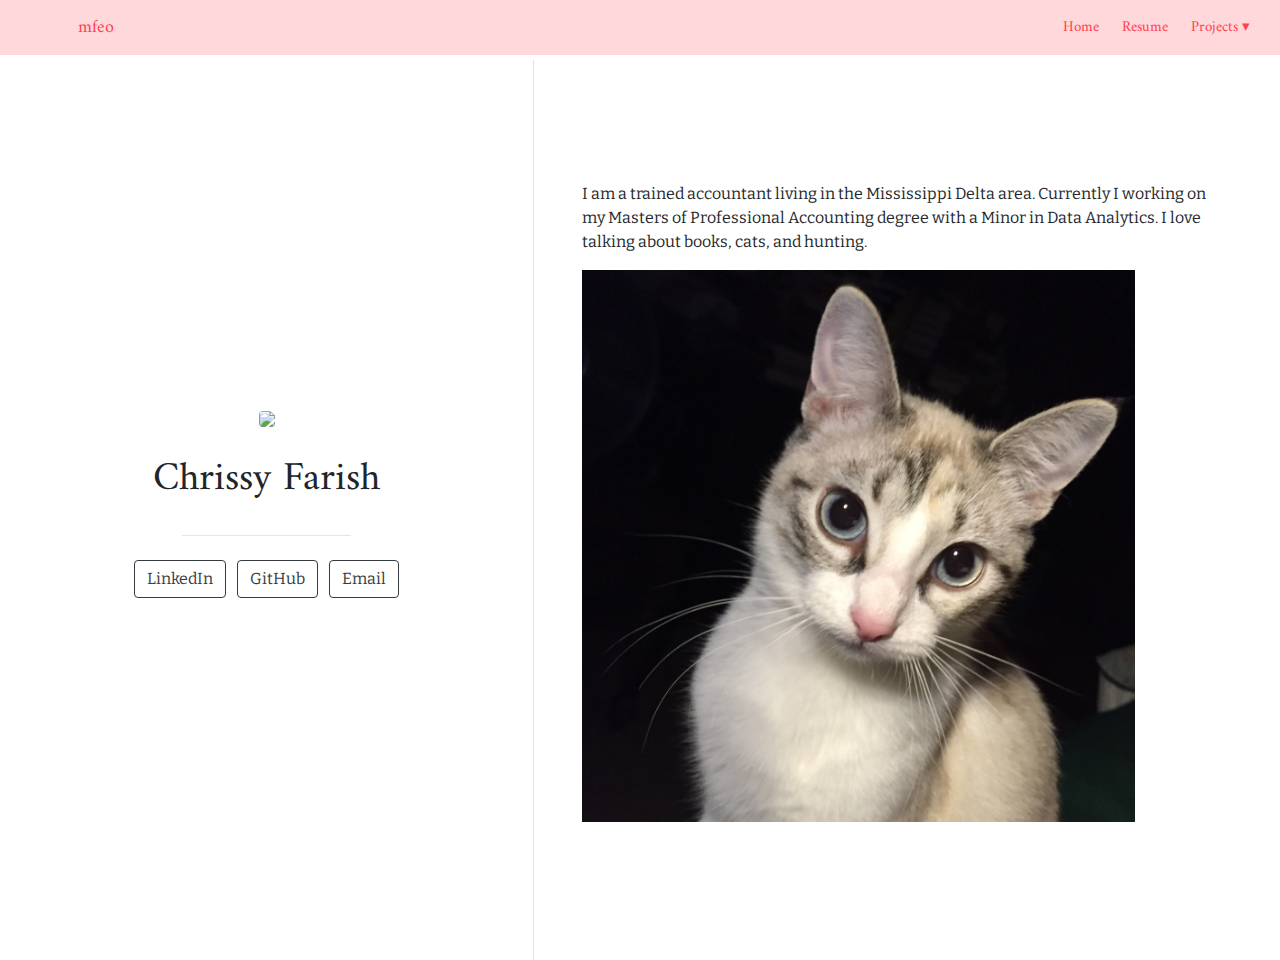
==== docs/index.html @ 3d184f3c "Initial commit" ====
<!doctype html>
<html lang="en">
  <head>
    <!-- Required meta tags -->
    <meta charset="utf-8">
    <meta name="viewport" content="width=device-width, initial-scale=1, shrink-to-fit=no">

    <!-- Bootstrap CSS -->
    <link rel="stylesheet" href="https://stackpath.bootstrapcdn.com/bootstrap/4.5.0/css/bootstrap.min.css">

    <link href="https://fonts.googleapis.com/css2?family=Roboto+Slab&display=swap" rel="stylesheet">
    <style type="text/css">body {font-family: 'Roboto Slab', serif;}</style>

    <title>Chrissy Farish</title>

    
          <!--radix_placeholder_navigation_in_header-->
          <meta name="distill:offset" content=""/>

          <script type="application/javascript">

            window.headroom_prevent_pin = false;

            window.document.addEventListener("DOMContentLoaded", function (event) {

              // initialize headroom for banner
              var header = $('header').get(0);
              var headerHeight = header.offsetHeight;
              var headroom = new Headroom(header, {
                tolerance: 5,
                onPin : function() {
                  if (window.headroom_prevent_pin) {
                    window.headroom_prevent_pin = false;
                    headroom.unpin();
                  }
                }
              });
              headroom.init();
              if(window.location.hash)
                headroom.unpin();
              $(header).addClass('headroom--transition');

              // offset scroll location for banner on hash change
              // (see: https://github.com/WickyNilliams/headroom.js/issues/38)
              window.addEventListener("hashchange", function(event) {
                window.scrollTo(0, window.pageYOffset - (headerHeight + 25));
              });

              // responsive menu
              $('.distill-site-header').each(function(i, val) {
                var topnav = $(this);
                var toggle = topnav.find('.nav-toggle');
                toggle.on('click', function() {
                  topnav.toggleClass('responsive');
                });
              });

              // nav dropdowns
              $('.nav-dropbtn').click(function(e) {
                $(this).next('.nav-dropdown-content').toggleClass('nav-dropdown-active');
                $(this).parent().siblings('.nav-dropdown')
                   .children('.nav-dropdown-content').removeClass('nav-dropdown-active');
              });
              $("body").click(function(e){
                $('.nav-dropdown-content').removeClass('nav-dropdown-active');
              });
              $(".nav-dropdown").click(function(e){
                e.stopPropagation();
              });
            });
          </script>

          <style type="text/css">

          /* Theme (user-documented overrideables for nav appearance) */

          .distill-site-nav {
            color: rgba(255, 255, 255, 0.8);
            background-color: #0F2E3D;
            font-size: 15px;
            font-weight: 300;
          }

          .distill-site-nav a {
            color: inherit;
            text-decoration: none;
          }

          .distill-site-nav a:hover {
            color: white;
          }

          @media print {
            .distill-site-nav {
              display: none;
            }
          }

          .distill-site-header {

          }

          .distill-site-footer {

          }


          /* Site Header */

          .distill-site-header {
            width: 100%;
            box-sizing: border-box;
            z-index: 3;
          }

          .distill-site-header .nav-left {
            display: inline-block;
            margin-left: 8px;
          }

          @media screen and (max-width: 768px) {
            .distill-site-header .nav-left {
              margin-left: 0;
            }
          }


          .distill-site-header .nav-right {
            float: right;
            margin-right: 8px;
          }

          .distill-site-header a,
          .distill-site-header .title {
            display: inline-block;
            text-align: center;
            padding: 14px 10px 14px 10px;
          }

          .distill-site-header .title {
            font-size: 18px;
            min-width: 150px;
          }

          .distill-site-header .logo {
            padding: 0;
          }

          .distill-site-header .logo img {
            display: none;
            max-height: 20px;
            width: auto;
            margin-bottom: -4px;
          }

          .distill-site-header .nav-image img {
            max-height: 18px;
            width: auto;
            display: inline-block;
            margin-bottom: -3px;
          }



          @media screen and (min-width: 1000px) {
            .distill-site-header .logo img {
              display: inline-block;
            }
            .distill-site-header .nav-left {
              margin-left: 20px;
            }
            .distill-site-header .nav-right {
              margin-right: 20px;
            }
            .distill-site-header .title {
              padding-left: 12px;
            }
          }


          .distill-site-header .nav-toggle {
            display: none;
          }

          .nav-dropdown {
            display: inline-block;
            position: relative;
          }

          .nav-dropdown .nav-dropbtn {
            border: none;
            outline: none;
            color: rgba(255, 255, 255, 0.8);
            padding: 16px 10px;
            background-color: transparent;
            font-family: inherit;
            font-size: inherit;
            font-weight: inherit;
            margin: 0;
            margin-top: 1px;
            z-index: 2;
          }

          .nav-dropdown-content {
            display: none;
            position: absolute;
            background-color: white;
            min-width: 200px;
            border: 1px solid rgba(0,0,0,0.15);
            border-radius: 4px;
            box-shadow: 0px 8px 16px 0px rgba(0,0,0,0.1);
            z-index: 1;
            margin-top: 2px;
            white-space: nowrap;
            padding-top: 4px;
            padding-bottom: 4px;
          }

          .nav-dropdown-content hr {
            margin-top: 4px;
            margin-bottom: 4px;
            border: none;
            border-bottom: 1px solid rgba(0, 0, 0, 0.1);
          }

          .nav-dropdown-active {
            display: block;
          }

          .nav-dropdown-content a, .nav-dropdown-content .nav-dropdown-header {
            color: black;
            padding: 6px 24px;
            text-decoration: none;
            display: block;
            text-align: left;
          }

          .nav-dropdown-content .nav-dropdown-header {
            display: block;
            padding: 5px 24px;
            padding-bottom: 0;
            text-transform: uppercase;
            font-size: 14px;
            color: #999999;
            white-space: nowrap;
          }

          .nav-dropdown:hover .nav-dropbtn {
            color: white;
          }

          .nav-dropdown-content a:hover {
            background-color: #ddd;
            color: black;
          }

          .nav-right .nav-dropdown-content {
            margin-left: -45%;
            right: 0;
          }

          @media screen and (max-width: 768px) {
            .distill-site-header a, .distill-site-header .nav-dropdown  {display: none;}
            .distill-site-header a.nav-toggle {
              float: right;
              display: block;
            }
            .distill-site-header .title {
              margin-left: 0;
            }
            .distill-site-header .nav-right {
              margin-right: 0;
            }
            .distill-site-header {
              overflow: hidden;
            }
            .nav-right .nav-dropdown-content {
              margin-left: 0;
            }
          }


          @media screen and (max-width: 768px) {
            .distill-site-header.responsive {position: relative; min-height: 500px; }
            .distill-site-header.responsive a.nav-toggle {
              position: absolute;
              right: 0;
              top: 0;
            }
            .distill-site-header.responsive a,
            .distill-site-header.responsive .nav-dropdown {
              display: block;
              text-align: left;
            }
            .distill-site-header.responsive .nav-left,
            .distill-site-header.responsive .nav-right {
              width: 100%;
            }
            .distill-site-header.responsive .nav-dropdown {float: none;}
            .distill-site-header.responsive .nav-dropdown-content {position: relative;}
            .distill-site-header.responsive .nav-dropdown .nav-dropbtn {
              display: block;
              width: 100%;
              text-align: left;
            }
          }

          /* Site Footer */

          .distill-site-footer {
            width: 100%;
            overflow: hidden;
            box-sizing: border-box;
            z-index: 3;
            margin-top: 30px;
            padding-top: 30px;
            padding-bottom: 30px;
            text-align: center;
          }

          /* Headroom */

          d-title {
            padding-top: 6rem;
          }

          @media print {
            d-title {
              padding-top: 4rem;
            }
          }

          .headroom {
            z-index: 1000;
            position: fixed;
            top: 0;
            left: 0;
            right: 0;
          }

          .headroom--transition {
            transition: all .4s ease-in-out;
          }

          .headroom--unpinned {
            top: -100px;
          }

          .headroom--pinned {
            top: 0;
          }

          /* adjust viewport for navbar height */
          /* helps vertically center bootstrap (non-distill) content */
          .min-vh-100 {
            min-height: calc(100vh - 100px) !important;
          }

          </style>

          <script src="site_libs/jquery-3.6.0/jquery-3.6.0.min.js"></script>
          <link href="site_libs/font-awesome-5.1.0/css/all.css" rel="stylesheet"/>
          <link href="site_libs/font-awesome-5.1.0/css/v4-shims.css" rel="stylesheet"/>
          <script src="site_libs/headroom-0.9.4/headroom.min.js"></script>
          <script src="site_libs/autocomplete-0.37.1/autocomplete.min.js"></script>
          <script src="site_libs/fuse-6.4.1/fuse.min.js"></script>

          <script type="application/javascript">

          function getMeta(metaName) {
            var metas = document.getElementsByTagName('meta');
            for (let i = 0; i < metas.length; i++) {
              if (metas[i].getAttribute('name') === metaName) {
                return metas[i].getAttribute('content');
              }
            }
            return '';
          }

          function offsetURL(url) {
            var offset = getMeta('distill:offset');
            return offset ? offset + '/' + url : url;
          }

          function createFuseIndex() {

            // create fuse index
            var options = {
              keys: [
                { name: 'title', weight: 20 },
                { name: 'categories', weight: 15 },
                { name: 'description', weight: 10 },
                { name: 'contents', weight: 5 },
              ],
              ignoreLocation: true,
              threshold: 0
            };
            var fuse = new window.Fuse([], options);

            // fetch the main search.json
            return fetch(offsetURL('search.json'))
              .then(function(response) {
                if (response.status == 200) {
                  return response.json().then(function(json) {
                    // index main articles
                    json.articles.forEach(function(article) {
                      fuse.add(article);
                    });
                    // download collections and index their articles
                    return Promise.all(json.collections.map(function(collection) {
                      return fetch(offsetURL(collection)).then(function(response) {
                        if (response.status === 200) {
                          return response.json().then(function(articles) {
                            articles.forEach(function(article) {
                              fuse.add(article);
                            });
                          })
                        } else {
                          return Promise.reject(
                            new Error('Unexpected status from search index request: ' +
                                      response.status)
                          );
                        }
                      });
                    })).then(function() {
                      return fuse;
                    });
                  });

                } else {
                  return Promise.reject(
                    new Error('Unexpected status from search index request: ' +
                                response.status)
                  );
                }
              });
          }

          window.document.addEventListener("DOMContentLoaded", function (event) {

            // get search element (bail if we don't have one)
            var searchEl = window.document.getElementById('distill-search');
            if (!searchEl)
              return;

            createFuseIndex()
              .then(function(fuse) {

                // make search box visible
                searchEl.classList.remove('hidden');

                // initialize autocomplete
                var options = {
                  autoselect: true,
                  hint: false,
                  minLength: 2,
                };
                window.autocomplete(searchEl, options, [{
                  source: function(query, callback) {
                    const searchOptions = {
                      isCaseSensitive: false,
                      shouldSort: true,
                      minMatchCharLength: 2,
                      limit: 10,
                    };
                    var results = fuse.search(query, searchOptions);
                    callback(results
                      .map(function(result) { return result.item; })
                    );
                  },
                  templates: {
                    suggestion: function(suggestion) {
                      var img = suggestion.preview && Object.keys(suggestion.preview).length > 0
                        ? `<img src="${offsetURL(suggestion.preview)}"</img>`
                        : '';
                      var html = `
                        <div class="search-item">
                          <h3>${suggestion.title}</h3>
                          <div class="search-item-description">
                            ${suggestion.description || ''}
                          </div>
                          <div class="search-item-preview">
                            ${img}
                          </div>
                        </div>
                      `;
                      return html;
                    }
                  }
                }]).on('autocomplete:selected', function(event, suggestion) {
                  window.location.href = offsetURL(suggestion.path);
                });
                // remove inline display style on autocompleter (we want to
                // manage responsive display via css)
                $('.algolia-autocomplete').css("display", "");
              })
              .catch(function(error) {
                console.log(error);
              });

          });

          </script>

          <style type="text/css">

          .nav-search {
            font-size: x-small;
          }

          /* Algolioa Autocomplete */

          .algolia-autocomplete {
            display: inline-block;
            margin-left: 10px;
            vertical-align: sub;
            background-color: white;
            color: black;
            padding: 6px;
            padding-top: 8px;
            padding-bottom: 0;
            border-radius: 6px;
            border: 1px #0F2E3D solid;
            width: 180px;
          }


          @media screen and (max-width: 768px) {
            .distill-site-nav .algolia-autocomplete {
              display: none;
              visibility: hidden;
            }
            .distill-site-nav.responsive .algolia-autocomplete {
              display: inline-block;
              visibility: visible;
            }
            .distill-site-nav.responsive .algolia-autocomplete .aa-dropdown-menu {
              margin-left: 0;
              width: 400px;
              max-height: 400px;
            }
          }

          .algolia-autocomplete .aa-input, .algolia-autocomplete .aa-hint {
            width: 90%;
            outline: none;
            border: none;
          }

          .algolia-autocomplete .aa-hint {
            color: #999;
          }
          .algolia-autocomplete .aa-dropdown-menu {
            width: 550px;
            max-height: 70vh;
            overflow-x: visible;
            overflow-y: scroll;
            padding: 5px;
            margin-top: 3px;
            margin-left: -150px;
            background-color: #fff;
            border-radius: 5px;
            border: 1px solid #999;
            border-top: none;
          }

          .algolia-autocomplete .aa-dropdown-menu .aa-suggestion {
            cursor: pointer;
            padding: 5px 4px;
            border-bottom: 1px solid #eee;
          }

          .algolia-autocomplete .aa-dropdown-menu .aa-suggestion:last-of-type {
            border-bottom: none;
            margin-bottom: 2px;
          }

          .algolia-autocomplete .aa-dropdown-menu .aa-suggestion .search-item {
            overflow: hidden;
            font-size: 0.8em;
            line-height: 1.4em;
          }

          .algolia-autocomplete .aa-dropdown-menu .aa-suggestion .search-item h3 {
            font-size: 1rem;
            margin-block-start: 0;
            margin-block-end: 5px;
          }

          .algolia-autocomplete .aa-dropdown-menu .aa-suggestion .search-item-description {
            display: inline-block;
            overflow: hidden;
            height: 2.8em;
            width: 80%;
            margin-right: 4%;
          }

          .algolia-autocomplete .aa-dropdown-menu .aa-suggestion .search-item-preview {
            display: inline-block;
            width: 15%;
          }

          .algolia-autocomplete .aa-dropdown-menu .aa-suggestion .search-item-preview img {
            height: 3em;
            width: auto;
            display: none;
          }

          .algolia-autocomplete .aa-dropdown-menu .aa-suggestion .search-item-preview img[src] {
            display: initial;
          }

          .algolia-autocomplete .aa-dropdown-menu .aa-suggestion.aa-cursor {
            background-color: #eee;
          }
          .algolia-autocomplete .aa-dropdown-menu .aa-suggestion em {
            font-weight: bold;
            font-style: normal;
          }

          </style>


          <!--/radix_placeholder_navigation_in_header-->
          <!--radix_placeholder_site_in_header-->
          <!--/radix_placeholder_site_in_header-->
          
          <style type="text/css">
          body {
            padding-top: 60px;
          }
          </style>
          <style type="text/css">
          /* base variables */

          /* Edit the CSS properties in this file to create a custom
             Distill theme. Only edit values in the right column
             for each row; values shown are the CSS defaults.
             To return any property to the default,
             you may set its value to: unset
             All rows must end with a semi-colon.                      */

          /* Optional: embed custom fonts here with `@import`          */
          /* This must remain at the top of this file.                 */



          html {
            /*-- Main font sizes --*/
            --title-size:      50px;
            --body-size:       1.06rem;
            --code-size:       14px;
            --aside-size:      12px;
            --fig-cap-size:    13px;
            /*-- Main font colors --*/
            --title-color:     #000000;
            --header-color:    rgba(0, 0, 0, 0.8);
            --body-color:      rgba(0, 0, 0, 0.8);
            --aside-color:     rgba(0, 0, 0, 0.6);
            --fig-cap-color:   rgba(0, 0, 0, 0.6);
            /*-- Specify custom fonts ~~~ must be imported above   --*/
            --heading-font:    sans-serif;
            --mono-font:       monospace;
            --body-font:       sans-serif;
            --navbar-font:     sans-serif;  /* websites + blogs only */
          }

          /*-- ARTICLE METADATA --*/
          d-byline {
            --heading-size:    0.6rem;
            --heading-color:   rgba(0, 0, 0, 0.5);
            --body-size:       0.8rem;
            --body-color:      rgba(0, 0, 0, 0.8);
          }

          /*-- ARTICLE TABLE OF CONTENTS --*/
          .d-contents {
            --heading-size:    18px;
            --contents-size:   13px;
          }

          /*-- ARTICLE APPENDIX --*/
          d-appendix {
            --heading-size:    15px;
            --heading-color:   rgba(0, 0, 0, 0.65);
            --text-size:       0.8em;
            --text-color:      rgba(0, 0, 0, 0.5);
          }

          /*-- WEBSITE HEADER + FOOTER --*/
          /* These properties only apply to Distill sites and blogs  */

          .distill-site-header {
            --title-size:       18px;
            --text-color:       rgba(255, 255, 255, 0.8);
            --text-size:        15px;
            --hover-color:      white;
            --bkgd-color:       #0F2E3D;
          }

          .distill-site-footer {
            --text-color:       rgba(255, 255, 255, 0.8);
            --text-size:        15px;
            --hover-color:      white;
            --bkgd-color:       #0F2E3D;
          }

          /*-- Additional custom styles --*/
          /* Add any additional CSS rules below                      */
          </style>
          <style type="text/css">
          /* base variables */

          /* Edit the CSS properties in this file to create a custom
             Distill theme. Only edit values in the right column
             for each row; values shown are the CSS defaults.
             To return any property to the default,
             you may set its value to: unset
             All rows must end with a semi-colon.                      */

          /* Optional: embed custom fonts here with `@import`          */
          /* This must remain at the top of this file.                 */

          @import url('https://fonts.googleapis.com/css2?family=Amiri');
          @import url('https://fonts.googleapis.com/css2?family=Bitter');
          @import url('https://fonts.googleapis.com/css2?family=DM+Mono');

          html {
            /*-- Main font sizes --*/
            --title-size:      50px;
            --body-size:       1.06rem;
            --code-size:       14px;
            --aside-size:      12px;
            --fig-cap-size:    13px;
            /*-- Main font colors --*/
            --title-color:     #000000;
            --header-color:    rgba(0, 0, 0, 0.8);
            --body-color:      rgba(0, 0, 0, 0.8);
            --aside-color:     rgba(0, 0, 0, 0.6);
            --fig-cap-color:   rgba(0, 0, 0, 0.6);
            /*-- Specify custom fonts ~~~ must be imported above   --*/
            --heading-font:    "Amiri", serif;
            --mono-font:       "DM Mono", monospace;
            --body-font:       "Bitter", sans-serif;
            --navbar-font:     "Amiri", serif;  /* websites + blogs only */
          }

          /*-- ARTICLE METADATA --*/
          d-byline {
            --heading-size:    0.6rem;
            --heading-color:   rgba(0, 0, 0, 0.5);
            --body-size:       0.8rem;
            --body-color:      rgba(0, 0, 0, 0.8);
          }

          /*-- ARTICLE TABLE OF CONTENTS --*/
          .d-contents {
            --heading-size:    18px;
            --contents-size:   13px;
          }

          /*-- ARTICLE APPENDIX --*/
          d-appendix {
            --heading-size:    15px;
            --heading-color:   rgba(0, 0, 0, 0.65);
            --text-size:       0.8em;
            --text-color:      rgba(0, 0, 0, 0.5);
          }

          /*-- WEBSITE HEADER + FOOTER --*/
          /* These properties only apply to Distill sites and blogs  */

          .distill-site-header {
            --title-size:       18px;    
            --text-color:       #ff414b; /* edited */
            --text-size:        15px;
            --hover-color:      #dd424c; /* edited */
            --bkgd-color:       #ffd8db; /* edited */
          }

          .distill-site-footer {
            --text-color:       rgba(255, 255, 255, 0.8);
            --text-size:        15px;
            --hover-color:      white;
            --bkgd-color:       #0F2E3D;
          }

          /*-- Additional custom styles --*/
          /* Add any additional CSS rules below                      */
          </style>
          <style type="text/css">
          /* base style */

          /* FONT FAMILIES */

          :root {
            --heading-default: -apple-system, BlinkMacSystemFont, "Segoe UI", Roboto, Oxygen, Ubuntu, Cantarell, "Fira Sans", "Droid Sans", "Helvetica Neue", Arial, sans-serif;
            --mono-default: Consolas, Monaco, 'Andale Mono', 'Ubuntu Mono', monospace;
            --body-default: -apple-system, BlinkMacSystemFont, "Segoe UI", Roboto, Oxygen, Ubuntu, Cantarell, "Fira Sans", "Droid Sans", "Helvetica Neue", Arial, sans-serif;
          }

          body,
          .posts-list .post-preview p,
          .posts-list .description p {
            font-family: var(--body-font), var(--body-default);
          }

          h1, h2, h3, h4, h5, h6,
          .posts-list .post-preview h2,
          .posts-list .description h2 {
            font-family: var(--heading-font), var(--heading-default);
          }

          d-article div.sourceCode code,
          d-article pre code {
            font-family: var(--mono-font), var(--mono-default);
          }


          /*-- TITLE --*/
          d-title h1,
          .posts-list > h1 {
            color: var(--title-color, black);
          }

          d-title h1 {
            font-size: var(--title-size, 50px);
          }

          /*-- HEADERS --*/
          d-article h1,
          d-article h2,
          d-article h3,
          d-article h4,
          d-article h5,
          d-article h6 {
            color: var(--header-color, rgba(0, 0, 0, 0.8));
          }

          /*-- BODY --*/
          d-article > p,  /* only text inside of <p> tags */
          d-article > ul, /* lists */
          d-article > ol {
            color: var(--body-color, rgba(0, 0, 0, 0.8));
            font-size: var(--body-size, 1.06rem);
          }


          /*-- CODE --*/
          d-article div.sourceCode code,
          d-article pre code {
            font-size: var(--code-size, 14px);
          }

          /*-- ASIDE --*/
          d-article aside {
            font-size: var(--aside-size, 12px);
            color: var(--aside-color, rgba(0, 0, 0, 0.6));
          }

          /*-- FIGURE CAPTIONS --*/
          figure .caption,
          figure figcaption,
          .figure .caption {
            font-size: var(--fig-cap-size, 13px);
            color: var(--fig-cap-color, rgba(0, 0, 0, 0.6));
          }

          /*-- METADATA --*/
          d-byline h3 {
            font-size: var(--heading-size, 0.6rem);
            color: var(--heading-color, rgba(0, 0, 0, 0.5));
          }

          d-byline {
            font-size: var(--body-size, 0.8rem);
            color: var(--body-color, rgba(0, 0, 0, 0.8));
          }

          d-byline a,
          d-article d-byline a {
            color: var(--body-color, rgba(0, 0, 0, 0.8));
          }

          /*-- TABLE OF CONTENTS --*/
          .d-contents nav h3 {
            font-size: var(--heading-size, 18px);
          }

          .d-contents nav a {
            font-size: var(--contents-size, 13px);
          }

          /*-- APPENDIX --*/
          d-appendix h3 {
            font-size: var(--heading-size, 15px);
            color: var(--heading-color, rgba(0, 0, 0, 0.65));
          }

          d-appendix {
            font-size: var(--text-size, 0.8em);
            color: var(--text-color, rgba(0, 0, 0, 0.5));
          }

          d-appendix d-footnote-list a.footnote-backlink {
            color: var(--text-color, rgba(0, 0, 0, 0.5));
          }

          /*-- WEBSITE HEADER + FOOTER --*/
          .distill-site-header .title {
            font-size: var(--title-size, 18px);
            font-family: var(--navbar-font), var(--heading-default);
          }

          .distill-site-header a,
          .nav-dropdown .nav-dropbtn {
            font-family: var(--navbar-font), var(--heading-default);
          }

          .nav-dropdown .nav-dropbtn {
            color: var(--text-color, rgba(255, 255, 255, 0.8));
            font-size: var(--text-size, 15px);
          }

          .distill-site-header a:hover,
          .nav-dropdown:hover .nav-dropbtn {
            color: var(--hover-color, white);
          }

          .distill-site-header {
            font-size: var(--text-size, 15px);
            color: var(--text-color, rgba(255, 255, 255, 0.8));
            background-color: var(--bkgd-color, #0F2E3D);
          }

          .distill-site-footer {
            font-size: var(--text-size, 15px);
            color: var(--text-color, rgba(255, 255, 255, 0.8));
            background-color: var(--bkgd-color, #0F2E3D);
          }

          .distill-site-footer a:hover {
            color: var(--hover-color, white);
          }</style>
          <script src="C:\Users\Chrissy\Documents\R\win-library\4.1\rmarkdown\rmd\h\pandoc\header-attrs.js"></script>
    
    
  </head>
  <body>

          <!--radix_placeholder_navigation_before_body-->
          <header class="header header--fixed" role="banner">
          <nav class="distill-site-nav distill-site-header">
          <div class="nav-left">
          <a href="index.html" class="title">mfeo</a>
          </div>
          <div class="nav-right">
          <a href="index.html">Home</a>
          <a href="Resume.html">Resume</a>
          <div class="nav-dropdown">
          <button class="nav-dropbtn">
          Projects
           
          <span class="down-arrow">&#x25BE;</span>
          </button>
          <div class="nav-dropdown-content">
          <a href="RSquared.html">R Squared</a>
          <a href="Machine_Learning_Model.html">Machine Learning Model</a>
          <a href="FinalProject.html">Final Project</a>
          </div>
          </div>
          <a href="javascript:void(0);" class="nav-toggle">&#9776;</a>
          </div>
          </nav>
          </header>
          <!--/radix_placeholder_navigation_before_body-->
          <!--radix_placeholder_site_before_body-->
          <!--/radix_placeholder_site_before_body-->
    
    <div class="container-fluid d-none d-lg-block d-xl-block">
      <div class="d-flex row flex-row vh-100">
        <div class="d-flex flex-column col-5 align-items-center text-center align-self-center">
          <div class="mx-auto text-center">
            <div class="p-3">
              <img src=chrissy.jpg style="height:15rem" class="rounded">
            </div>
            <div class="p-2">
              <h1>Chrissy Farish</h1>
            </div>
            <hr style="width:60%;"/>
            <div class="p-2">
              <div id="icon-list">
                <ul class="list-inline">
                                    <li class="list-inline-item">
                    <a href=https://www.linkedin.com/in/chrissy-farish-102800226/>
                      <button type="button" class="btn btn-outline-dark mb-2">
                        LinkedIn
                      </button>
                    </a>
                  </li>
                                    <li class="list-inline-item">
                    <a href=https://github.com/chrissyfarish>
                      <button type="button" class="btn btn-outline-dark mb-2">
                        GitHub
                      </button>
                    </a>
                  </li>
                                    <li class="list-inline-item">
                    <a href=mailto:cfarish78@yahoo.com>
                      <button type="button" class="btn btn-outline-dark mb-2">
                        Email
                      </button>
                    </a>
                  </li>
                                  </ul>
              </div>
            </div>
          </div>
        </div>
        <div class="d-flex flex-column vh-100 border-left"></div>
        <div class="d-flex flex-column col px-5 align-items-center align-self-center mh-100" style="overflow-y: scroll;">
          <div class="my-5" id="content">
            <p>I am a trained accountant living in the Mississippi Delta area. Currently I working on my Masters of Professional Accounting degree with a Minor in Data Analytics. I love talking about books, cats, and hunting.</p>
            <p><img src="Daisy.JPG" style="width:85.0%" /></p>
          </div>
        </div>
      </div>
    </div>

    <div class="container-flex min-vh-100 d-block d-lg-none d-xl-none">
      <div class="d-flex flex-row justify-content-center">
        <div class="d-flex flex-col">
          <div class="mx-auto">
            <div class="p-3 mt-3 text-center">
              <img src=chrissy.jpg style="height:15rem" class="rounded">
            </div>
            <div class="p-2 text-center">
              <h1>Chrissy Farish</h1>
            </div>
            <hr style="width:60%;"/>

            <div class="row justify-content-center align-items-center">
              <div class="col-8 p-1 text-center">
                <div class="list-group">
                                    <a href=https://www.linkedin.com/in/chrissy-farish-102800226/>
                    <button type="button" class="list-group-item list-group-item-action my-1 rounded">
                      LinkedIn
                    </button>
                  </a>
                                    <a href=https://github.com/chrissyfarish>
                    <button type="button" class="list-group-item list-group-item-action my-1 rounded">
                      GitHub
                    </button>
                  </a>
                                    <a href=mailto:cfarish78@yahoo.com>
                    <button type="button" class="list-group-item list-group-item-action my-1 rounded">
                      Email
                    </button>
                  </a>
                                  </div>
              </div>
            </div>
            <div class="p pt-4 px-5">
              <p>I am a trained accountant living in the Mississippi Delta area. Currently I working on my Masters of Professional Accounting degree with a Minor in Data Analytics. I love talking about books, cats, and hunting.</p>
              <p><img src="Daisy.JPG" style="width:85.0%" /></p>
            </div>
        </div>
      </div>
    </div>

    <!-- Optional JavaScript -->
    <!-- jQuery first, then Popper.js, then Bootstrap JS -->
    <script src="https://code.jquery.com/jquery-3.5.1.slim.min.js" integrity="sha384-DfXdz2htPH0lsSSs5nCTpuj/zy4C+OGpamoFVy38MVBnE+IbbVYUew+OrCXaRkfj" crossorigin="anonymous"></script>
    <script src="https://cdn.jsdelivr.net/npm/popper.js@1.16.0/dist/umd/popper.min.js" integrity="sha384-Q6E9RHvbIyZFJoft+2mJbHaEWldlvI9IOYy5n3zV9zzTtmI3UksdQRVvoxMfooAo" crossorigin="anonymous"></script>
    <script src="https://stackpath.bootstrapcdn.com/bootstrap/4.5.0/js/bootstrap.min.js" integrity="sha384-OgVRvuATP1z7JjHLkuOU7Xw704+h835Lr+6QL9UvYjZE3Ipu6Tp75j7Bh/kR0JKI" crossorigin="anonymous"></script>

      <!--radix_placeholder_site_after_body-->
      <!--/radix_placeholder_site_after_body-->
      <!--radix_placeholder_navigation_after_body-->
      <!--/radix_placeholder_navigation_after_body-->
  
  </body>
</html>
---- docs/site_libs/font-awesome-5.1.0/css/all.css ----
/*!
 * Font Awesome Free 5.1.0 by @fontawesome - https://fontawesome.com
 * License - https://fontawesome.com/license (Icons: CC BY 4.0, Fonts: SIL OFL 1.1, Code: MIT License)
 */
.fa,.fab,.fal,.far,.fas{-moz-osx-font-smoothing:grayscale;-webkit-font-smoothing:antialiased;display:inline-block;font-style:normal;font-variant:normal;text-rendering:auto;line-height:1}.fa-lg{font-size:1.33333em;line-height:.75em;vertical-align:-.0667em}.fa-xs{font-size:.75em}.fa-sm{font-size:.875em}.fa-1x{font-size:1em}.fa-2x{font-size:2em}.fa-3x{font-size:3em}.fa-4x{font-size:4em}.fa-5x{font-size:5em}.fa-6x{font-size:6em}.fa-7x{font-size:7em}.fa-8x{font-size:8em}.fa-9x{font-size:9em}.fa-10x{font-size:10em}.fa-fw{text-align:center;width:1.25em}.fa-ul{list-style-type:none;margin-left:2.5em;padding-left:0}.fa-ul>li{position:relative}.fa-li{left:-2em;position:absolute;text-align:center;width:2em;line-height:inherit}.fa-border{border:.08em solid #eee;border-radius:.1em;padding:.2em .25em .15em}.fa-pull-left{float:left}.fa-pull-right{float:right}.fa.fa-pull-left,.fab.fa-pull-left,.fal.fa-pull-left,.far.fa-pull-left,.fas.fa-pull-left{margin-right:.3em}.fa.fa-pull-right,.fab.fa-pull-right,.fal.fa-pull-right,.far.fa-pull-right,.fas.fa-pull-right{margin-left:.3em}.fa-spin{animation:a 2s infinite linear}.fa-pulse{animation:a 1s infinite steps(8)}@keyframes a{0%{transform:rotate(0deg)}to{transform:rotate(1turn)}}.fa-rotate-90{-ms-filter:"progid:DXImageTransform.Microsoft.BasicImage(rotation=1)";transform:rotate(90deg)}.fa-rotate-180{-ms-filter:"progid:DXImageTransform.Microsoft.BasicImage(rotation=2)";transform:rotate(180deg)}.fa-rotate-270{-ms-filter:"progid:DXImageTransform.Microsoft.BasicImage(rotation=3)";transform:rotate(270deg)}.fa-flip-horizontal{-ms-filter:"progid:DXImageTransform.Microsoft.BasicImage(rotation=0, mirror=1)";transform:scaleX(-1)}.fa-flip-vertical{transform:scaleY(-1)}.fa-flip-horizontal.fa-flip-vertical,.fa-flip-vertical{-ms-filter:"progid:DXImageTransform.Microsoft.BasicImage(rotation=2, mirror=1)"}.fa-flip-horizontal.fa-flip-vertical{transform:scale(-1)}:root .fa-flip-horizontal,:root .fa-flip-vertical,:root .fa-rotate-90,:root .fa-rotate-180,:root .fa-rotate-270{-webkit-filter:none;filter:none}.fa-stack{display:inline-block;height:2em;line-height:2em;position:relative;vertical-align:middle;width:2em}.fa-stack-1x,.fa-stack-2x{left:0;position:absolute;text-align:center;width:100%}.fa-stack-1x{line-height:inherit}.fa-stack-2x{font-size:2em}.fa-inverse{color:#fff}.fa-500px:before{content:"\f26e"}.fa-accessible-icon:before{content:"\f368"}.fa-accusoft:before{content:"\f369"}.fa-address-book:before{content:"\f2b9"}.fa-address-card:before{content:"\f2bb"}.fa-adjust:before{content:"\f042"}.fa-adn:before{content:"\f170"}.fa-adversal:before{content:"\f36a"}.fa-affiliatetheme:before{content:"\f36b"}.fa-algolia:before{content:"\f36c"}.fa-align-center:before{content:"\f037"}.fa-align-justify:before{content:"\f039"}.fa-align-left:before{content:"\f036"}.fa-align-right:before{content:"\f038"}.fa-allergies:before{content:"\f461"}.fa-amazon:before{content:"\f270"}.fa-amazon-pay:before{content:"\f42c"}.fa-ambulance:before{content:"\f0f9"}.fa-american-sign-language-interpreting:before{content:"\f2a3"}.fa-amilia:before{content:"\f36d"}.fa-anchor:before{content:"\f13d"}.fa-android:before{content:"\f17b"}.fa-angellist:before{content:"\f209"}.fa-angle-double-down:before{content:"\f103"}.fa-angle-double-left:before{content:"\f100"}.fa-angle-double-right:before{content:"\f101"}.fa-angle-double-up:before{content:"\f102"}.fa-angle-down:before{content:"\f107"}.fa-angle-left:before{content:"\f104"}.fa-angle-right:before{content:"\f105"}.fa-angle-up:before{content:"\f106"}.fa-angry:before{content:"\f556"}.fa-angrycreative:before{content:"\f36e"}.fa-angular:before{content:"\f420"}.fa-app-store:before{content:"\f36f"}.fa-app-store-ios:before{content:"\f370"}.fa-apper:before{content:"\f371"}.fa-apple:before{content:"\f179"}.fa-apple-pay:before{content:"\f415"}.fa-archive:before{content:"\f187"}.fa-archway:before{content:"\f557"}.fa-arrow-alt-circle-down:before{content:"\f358"}.fa-arrow-alt-circle-left:before{content:"\f359"}.fa-arrow-alt-circle-right:before{content:"\f35a"}.fa-arrow-alt-circle-up:before{content:"\f35b"}.fa-arrow-circle-down:before{content:"\f0ab"}.fa-arrow-circle-left:before{content:"\f0a8"}.fa-arrow-circle-right:before{content:"\f0a9"}.fa-arrow-circle-up:before{content:"\f0aa"}.fa-arrow-down:before{content:"\f063"}.fa-arrow-left:before{content:"\f060"}.fa-arrow-right:before{content:"\f061"}.fa-arrow-up:before{content:"\f062"}.fa-arrows-alt:before{content:"\f0b2"}.fa-arrows-alt-h:before{content:"\f337"}.fa-arrows-alt-v:before{content:"\f338"}.fa-assistive-listening-systems:before{content:"\f2a2"}.fa-asterisk:before{content:"\f069"}.fa-asymmetrik:before{content:"\f372"}.fa-at:before{content:"\f1fa"}.fa-atlas:before{content:"\f558"}.fa-audible:before{content:"\f373"}.fa-audio-description:before{content:"\f29e"}.fa-autoprefixer:before{content:"\f41c"}.fa-avianex:before{content:"\f374"}.fa-aviato:before{content:"\f421"}.fa-award:before{content:"\f559"}.fa-aws:before{content:"\f375"}.fa-backspace:before{content:"\f55a"}.fa-backward:before{content:"\f04a"}.fa-balance-scale:before{content:"\f24e"}.fa-ban:before{content:"\f05e"}.fa-band-aid:before{content:"\f462"}.fa-bandcamp:before{content:"\f2d5"}.fa-barcode:before{content:"\f02a"}.fa-bars:before{content:"\f0c9"}.fa-baseball-ball:before{content:"\f433"}.fa-basketball-ball:before{content:"\f434"}.fa-bath:before{content:"\f2cd"}.fa-battery-empty:before{content:"\f244"}.fa-battery-full:before{content:"\f240"}.fa-battery-half:before{content:"\f242"}.fa-battery-quarter:before{content:"\f243"}.fa-battery-three-quarters:before{content:"\f241"}.fa-bed:before{content:"\f236"}.fa-beer:before{content:"\f0fc"}.fa-behance:before{content:"\f1b4"}.fa-behance-square:before{content:"\f1b5"}.fa-bell:before{content:"\f0f3"}.fa-bell-slash:before{content:"\f1f6"}.fa-bezier-curve:before{content:"\f55b"}.fa-bicycle:before{content:"\f206"}.fa-bimobject:before{content:"\f378"}.fa-binoculars:before{content:"\f1e5"}.fa-birthday-cake:before{content:"\f1fd"}.fa-bitbucket:before{content:"\f171"}.fa-bitcoin:before{content:"\f379"}.fa-bity:before{content:"\f37a"}.fa-black-tie:before{content:"\f27e"}.fa-blackberry:before{content:"\f37b"}.fa-blender:before{content:"\f517"}.fa-blind:before{content:"\f29d"}.fa-blogger:before{content:"\f37c"}.fa-blogger-b:before{content:"\f37d"}.fa-bluetooth:before{content:"\f293"}.fa-bluetooth-b:before{content:"\f294"}.fa-bold:before{content:"\f032"}.fa-bolt:before{content:"\f0e7"}.fa-bomb:before{content:"\f1e2"}.fa-bong:before{content:"\f55c"}.fa-book:before{content:"\f02d"}.fa-book-open:before{content:"\f518"}.fa-bookmark:before{content:"\f02e"}.fa-bowling-ball:before{content:"\f436"}.fa-box:before{content:"\f466"}.fa-box-open:before{content:"\f49e"}.fa-boxes:before{content:"\f468"}.fa-braille:before{content:"\f2a1"}.fa-briefcase:before{content:"\f0b1"}.fa-briefcase-medical:before{content:"\f469"}.fa-broadcast-tower:before{content:"\f519"}.fa-broom:before{content:"\f51a"}.fa-brush:before{content:"\f55d"}.fa-btc:before{content:"\f15a"}.fa-bug:before{content:"\f188"}.fa-building:before{content:"\f1ad"}.fa-bullhorn:before{content:"\f0a1"}.fa-bullseye:before{content:"\f140"}.fa-burn:before{content:"\f46a"}.fa-buromobelexperte:before{content:"\f37f"}.fa-bus:before{content:"\f207"}.fa-bus-alt:before{content:"\f55e"}.fa-buysellads:before{content:"\f20d"}.fa-calculator:before{content:"\f1ec"}.fa-calendar:before{content:"\f133"}.fa-calendar-alt:before{content:"\f073"}.fa-calendar-check:before{content:"\f274"}.fa-calendar-minus:before{content:"\f272"}.fa-calendar-plus:before{content:"\f271"}.fa-calendar-times:before{content:"\f273"}.fa-camera:before{content:"\f030"}.fa-camera-retro:before{content:"\f083"}.fa-cannabis:before{content:"\f55f"}.fa-capsules:before{content:"\f46b"}.fa-car:before{content:"\f1b9"}.fa-caret-down:before{content:"\f0d7"}.fa-caret-left:before{content:"\f0d9"}.fa-caret-right:before{content:"\f0da"}.fa-caret-square-down:before{content:"\f150"}.fa-caret-square-left:before{content:"\f191"}.fa-caret-square-right:before{content:"\f152"}.fa-caret-square-up:before{content:"\f151"}.fa-caret-up:before{content:"\f0d8"}.fa-cart-arrow-down:before{content:"\f218"}.fa-cart-plus:before{content:"\f217"}.fa-cc-amazon-pay:before{content:"\f42d"}.fa-cc-amex:before{content:"\f1f3"}.fa-cc-apple-pay:before{content:"\f416"}.fa-cc-diners-club:before{content:"\f24c"}.fa-cc-discover:before{content:"\f1f2"}.fa-cc-jcb:before{content:"\f24b"}.fa-cc-mastercard:before{content:"\f1f1"}.fa-cc-paypal:before{content:"\f1f4"}.fa-cc-stripe:before{content:"\f1f5"}.fa-cc-visa:before{content:"\f1f0"}.fa-centercode:before{content:"\f380"}.fa-certificate:before{content:"\f0a3"}.fa-chalkboard:before{content:"\f51b"}.fa-chalkboard-teacher:before{content:"\f51c"}.fa-chart-area:before{content:"\f1fe"}.fa-chart-bar:before{content:"\f080"}.fa-chart-line:before{content:"\f201"}.fa-chart-pie:before{content:"\f200"}.fa-check:before{content:"\f00c"}.fa-check-circle:before{content:"\f058"}.fa-check-double:before{content:"\f560"}.fa-check-square:before{content:"\f14a"}.fa-chess:before{content:"\f439"}.fa-chess-bishop:before{content:"\f43a"}.fa-chess-board:before{content:"\f43c"}.fa-chess-king:before{content:"\f43f"}.fa-chess-knight:before{content:"\f441"}.fa-chess-pawn:before{content:"\f443"}.fa-chess-queen:before{content:"\f445"}.fa-chess-rook:before{content:"\f447"}.fa-chevron-circle-down:before{content:"\f13a"}.fa-chevron-circle-left:before{content:"\f137"}.fa-chevron-circle-right:before{content:"\f138"}.fa-chevron-circle-up:before{content:"\f139"}.fa-chevron-down:before{content:"\f078"}.fa-chevron-left:before{content:"\f053"}.fa-chevron-right:before{content:"\f054"}.fa-chevron-up:before{content:"\f077"}.fa-child:before{content:"\f1ae"}.fa-chrome:before{content:"\f268"}.fa-church:before{content:"\f51d"}.fa-circle:before{content:"\f111"}.fa-circle-notch:before{content:"\f1ce"}.fa-clipboard:before{content:"\f328"}.fa-clipboard-check:before{content:"\f46c"}.fa-clipboard-list:before{content:"\f46d"}.fa-clock:before{content:"\f017"}.fa-clone:before{content:"\f24d"}.fa-closed-captioning:before{content:"\f20a"}.fa-cloud:before{content:"\f0c2"}.fa-cloud-download-alt:before{content:"\f381"}.fa-cloud-upload-alt:before{content:"\f382"}.fa-cloudscale:before{content:"\f383"}.fa-cloudsmith:before{content:"\f384"}.fa-cloudversify:before{content:"\f385"}.fa-cocktail:before{content:"\f561"}.fa-code:before{content:"\f121"}.fa-code-branch:before{content:"\f126"}.fa-codepen:before{content:"\f1cb"}.fa-codiepie:before{content:"\f284"}.fa-coffee:before{content:"\f0f4"}.fa-cog:before{content:"\f013"}.fa-cogs:before{content:"\f085"}.fa-coins:before{content:"\f51e"}.fa-columns:before{content:"\f0db"}.fa-comment:before{content:"\f075"}.fa-comment-alt:before{content:"\f27a"}.fa-comment-dots:before{content:"\f4ad"}.fa-comment-slash:before{content:"\f4b3"}.fa-comments:before{content:"\f086"}.fa-compact-disc:before{content:"\f51f"}.fa-compass:before{content:"\f14e"}.fa-compress:before{content:"\f066"}.fa-concierge-bell:before{content:"\f562"}.fa-connectdevelop:before{content:"\f20e"}.fa-contao:before{content:"\f26d"}.fa-cookie:before{content:"\f563"}.fa-cookie-bite:before{content:"\f564"}.fa-copy:before{content:"\f0c5"}.fa-copyright:before{content:"\f1f9"}.fa-couch:before{content:"\f4b8"}.fa-cpanel:before{content:"\f388"}.fa-creative-commons:before{content:"\f25e"}.fa-creative-commons-by:before{content:"\f4e7"}.fa-creative-commons-nc:before{content:"\f4e8"}.fa-creative-commons-nc-eu:before{content:"\f4e9"}.fa-creative-commons-nc-jp:before{content:"\f4ea"}.fa-creative-commons-nd:before{content:"\f4eb"}.fa-creative-commons-pd:before{content:"\f4ec"}.fa-creative-commons-pd-alt:before{content:"\f4ed"}.fa-creative-commons-remix:before{content:"\f4ee"}.fa-creative-commons-sa:before{content:"\f4ef"}.fa-creative-commons-sampling:before{content:"\f4f0"}.fa-creative-commons-sampling-plus:before{content:"\f4f1"}.fa-creative-commons-share:before{content:"\f4f2"}.fa-credit-card:before{content:"\f09d"}.fa-crop:before{content:"\f125"}.fa-crop-alt:before{content:"\f565"}.fa-crosshairs:before{content:"\f05b"}.fa-crow:before{content:"\f520"}.fa-crown:before{content:"\f521"}.fa-css3:before{content:"\f13c"}.fa-css3-alt:before{content:"\f38b"}.fa-cube:before{content:"\f1b2"}.fa-cubes:before{content:"\f1b3"}.fa-cut:before{content:"\f0c4"}.fa-cuttlefish:before{content:"\f38c"}.fa-d-and-d:before{content:"\f38d"}.fa-dashcube:before{content:"\f210"}.fa-database:before{content:"\f1c0"}.fa-deaf:before{content:"\f2a4"}.fa-delicious:before{content:"\f1a5"}.fa-deploydog:before{content:"\f38e"}.fa-deskpro:before{content:"\f38f"}.fa-desktop:before{content:"\f108"}.fa-deviantart:before{content:"\f1bd"}.fa-diagnoses:before{content:"\f470"}.fa-dice:before{content:"\f522"}.fa-dice-five:before{content:"\f523"}.fa-dice-four:before{content:"\f524"}.fa-dice-one:before{content:"\f525"}.fa-dice-six:before{content:"\f526"}.fa-dice-three:before{content:"\f527"}.fa-dice-two:before{content:"\f528"}.fa-digg:before{content:"\f1a6"}.fa-digital-ocean:before{content:"\f391"}.fa-digital-tachograph:before{content:"\f566"}.fa-discord:before{content:"\f392"}.fa-discourse:before{content:"\f393"}.fa-divide:before{content:"\f529"}.fa-dizzy:before{content:"\f567"}.fa-dna:before{content:"\f471"}.fa-dochub:before{content:"\f394"}.fa-docker:before{content:"\f395"}.fa-dollar-sign:before{content:"\f155"}.fa-dolly:before{content:"\f472"}.fa-dolly-flatbed:before{content:"\f474"}.fa-donate:before{content:"\f4b9"}.fa-door-closed:before{content:"\f52a"}.fa-door-open:before{content:"\f52b"}.fa-dot-circle:before{content:"\f192"}.fa-dove:before{content:"\f4ba"}.fa-download:before{content:"\f019"}.fa-draft2digital:before{content:"\f396"}.fa-drafting-compass:before{content:"\f568"}.fa-dribbble:before{content:"\f17d"}.fa-dribbble-square:before{content:"\f397"}.fa-dropbox:before{content:"\f16b"}.fa-drum:before{content:"\f569"}.fa-drum-steelpan:before{content:"\f56a"}.fa-drupal:before{content:"\f1a9"}.fa-dumbbell:before{content:"\f44b"}.fa-dyalog:before{content:"\f399"}.fa-earlybirds:before{content:"\f39a"}.fa-ebay:before{content:"\f4f4"}.fa-edge:before{content:"\f282"}.fa-edit:before{content:"\f044"}.fa-eject:before{content:"\f052"}.fa-elementor:before{content:"\f430"}.fa-ellipsis-h:before{content:"\f141"}.fa-ellipsis-v:before{content:"\f142"}.fa-ember:before{content:"\f423"}.fa-empire:before{content:"\f1d1"}.fa-envelope:before{content:"\f0e0"}.fa-envelope-open:before{content:"\f2b6"}.fa-envelope-square:before{content:"\f199"}.fa-envira:before{content:"\f299"}.fa-equals:before{content:"\f52c"}.fa-eraser:before{content:"\f12d"}.fa-erlang:before{content:"\f39d"}.fa-ethereum:before{content:"\f42e"}.fa-etsy:before{content:"\f2d7"}.fa-euro-sign:before{content:"\f153"}.fa-exchange-alt:before{content:"\f362"}.fa-exclamation:before{content:"\f12a"}.fa-exclamation-circle:before{content:"\f06a"}.fa-exclamation-triangle:before{content:"\f071"}.fa-expand:before{content:"\f065"}.fa-expand-arrows-alt:before{content:"\f31e"}.fa-expeditedssl:before{content:"\f23e"}.fa-external-link-alt:before{content:"\f35d"}.fa-external-link-square-alt:before{content:"\f360"}.fa-eye:before{content:"\f06e"}.fa-eye-dropper:before{content:"\f1fb"}.fa-eye-slash:before{content:"\f070"}.fa-facebook:before{content:"\f09a"}.fa-facebook-f:before{content:"\f39e"}.fa-facebook-messenger:before{content:"\f39f"}.fa-facebook-square:before{content:"\f082"}.fa-fast-backward:before{content:"\f049"}.fa-fast-forward:before{content:"\f050"}.fa-fax:before{content:"\f1ac"}.fa-feather:before{content:"\f52d"}.fa-feather-alt:before{content:"\f56b"}.fa-female:before{content:"\f182"}.fa-fighter-jet:before{content:"\f0fb"}.fa-file:before{content:"\f15b"}.fa-file-alt:before{content:"\f15c"}.fa-file-archive:before{content:"\f1c6"}.fa-file-audio:before{content:"\f1c7"}.fa-file-code:before{content:"\f1c9"}.fa-file-contract:before{content:"\f56c"}.fa-file-download:before{content:"\f56d"}.fa-file-excel:before{content:"\f1c3"}.fa-file-export:before{content:"\f56e"}.fa-file-image:before{content:"\f1c5"}.fa-file-import:before{content:"\f56f"}.fa-file-invoice:before{content:"\f570"}.fa-file-invoice-dollar:before{content:"\f571"}.fa-file-medical:before{content:"\f477"}.fa-file-medical-alt:before{content:"\f478"}.fa-file-pdf:before{content:"\f1c1"}.fa-file-powerpoint:before{content:"\f1c4"}.fa-file-prescription:before{content:"\f572"}.fa-file-signature:before{content:"\f573"}.fa-file-upload:before{content:"\f574"}.fa-file-video:before{content:"\f1c8"}.fa-file-word:before{content:"\f1c2"}.fa-fill:before{content:"\f575"}.fa-fill-drip:before{content:"\f576"}.fa-film:before{content:"\f008"}.fa-filter:before{content:"\f0b0"}.fa-fingerprint:before{content:"\f577"}.fa-fire:before{content:"\f06d"}.fa-fire-extinguisher:before{content:"\f134"}.fa-firefox:before{content:"\f269"}.fa-first-aid:before{content:"\f479"}.fa-first-order:before{content:"\f2b0"}.fa-first-order-alt:before{content:"\f50a"}.fa-firstdraft:before{content:"\f3a1"}.fa-fish:before{content:"\f578"}.fa-flag:before{content:"\f024"}.fa-flag-checkered:before{content:"\f11e"}.fa-flask:before{content:"\f0c3"}.fa-flickr:before{content:"\f16e"}.fa-flipboard:before{content:"\f44d"}.fa-flushed:before{content:"\f579"}.fa-fly:before{content:"\f417"}.fa-folder:before{content:"\f07b"}.fa-folder-open:before{content:"\f07c"}.fa-font:before{content:"\f031"}.fa-font-awesome:before{content:"\f2b4"}.fa-font-awesome-alt:before{content:"\f35c"}.fa-font-awesome-flag:before{content:"\f425"}.fa-font-awesome-logo-full:before{content:"\f4e6"}.fa-fonticons:before{content:"\f280"}.fa-fonticons-fi:before{content:"\f3a2"}.fa-football-ball:before{content:"\f44e"}.fa-fort-awesome:before{content:"\f286"}.fa-fort-awesome-alt:before{content:"\f3a3"}.fa-forumbee:before{content:"\f211"}.fa-forward:before{content:"\f04e"}.fa-foursquare:before{content:"\f180"}.fa-free-code-camp:before{content:"\f2c5"}.fa-freebsd:before{content:"\f3a4"}.fa-frog:before{content:"\f52e"}.fa-frown:before{content:"\f119"}.fa-frown-open:before{content:"\f57a"}.fa-fulcrum:before{content:"\f50b"}.fa-futbol:before{content:"\f1e3"}.fa-galactic-republic:before{content:"\f50c"}.fa-galactic-senate:before{content:"\f50d"}.fa-gamepad:before{content:"\f11b"}.fa-gas-pump:before{content:"\f52f"}.fa-gavel:before{content:"\f0e3"}.fa-gem:before{content:"\f3a5"}.fa-genderless:before{content:"\f22d"}.fa-get-pocket:before{content:"\f265"}.fa-gg:before{content:"\f260"}.fa-gg-circle:before{content:"\f261"}.fa-gift:before{content:"\f06b"}.fa-git:before{content:"\f1d3"}.fa-git-square:before{content:"\f1d2"}.fa-github:before{content:"\f09b"}.fa-github-alt:before{content:"\f113"}.fa-github-square:before{content:"\f092"}.fa-gitkraken:before{content:"\f3a6"}.fa-gitlab:before{content:"\f296"}.fa-gitter:before{content:"\f426"}.fa-glass-martini:before{content:"\f000"}.fa-glass-martini-alt:before{content:"\f57b"}.fa-glasses:before{content:"\f530"}.fa-glide:before{content:"\f2a5"}.fa-glide-g:before{content:"\f2a6"}.fa-globe:before{content:"\f0ac"}.fa-globe-africa:before{content:"\f57c"}.fa-globe-americas:before{content:"\f57d"}.fa-globe-asia:before{content:"\f57e"}.fa-gofore:before{content:"\f3a7"}.fa-golf-ball:before{content:"\f450"}.fa-goodreads:before{content:"\f3a8"}.fa-goodreads-g:before{content:"\f3a9"}.fa-google:before{content:"\f1a0"}.fa-google-drive:before{content:"\f3aa"}.fa-google-play:before{content:"\f3ab"}.fa-google-plus:before{content:"\f2b3"}.fa-google-plus-g:before{content:"\f0d5"}.fa-google-plus-square:before{content:"\f0d4"}.fa-google-wallet:before{content:"\f1ee"}.fa-graduation-cap:before{content:"\f19d"}.fa-gratipay:before{content:"\f184"}.fa-grav:before{content:"\f2d6"}.fa-greater-than:before{content:"\f531"}.fa-greater-than-equal:before{content:"\f532"}.fa-grimace:before{content:"\f57f"}.fa-grin:before{content:"\f580"}.fa-grin-alt:before{content:"\f581"}.fa-grin-beam:before{content:"\f582"}.fa-grin-beam-sweat:before{content:"\f583"}.fa-grin-hearts:before{content:"\f584"}.fa-grin-squint:before{content:"\f585"}.fa-grin-squint-tears:before{content:"\f586"}.fa-grin-stars:before{content:"\f587"}.fa-grin-tears:before{content:"\f588"}.fa-grin-tongue:before{content:"\f589"}.fa-grin-tongue-squint:before{content:"\f58a"}.fa-grin-tongue-wink:before{content:"\f58b"}.fa-grin-wink:before{content:"\f58c"}.fa-grip-horizontal:before{content:"\f58d"}.fa-grip-vertical:before{content:"\f58e"}.fa-gripfire:before{content:"\f3ac"}.fa-grunt:before{content:"\f3ad"}.fa-gulp:before{content:"\f3ae"}.fa-h-square:before{content:"\f0fd"}.fa-hacker-news:before{content:"\f1d4"}.fa-hacker-news-square:before{content:"\f3af"}.fa-hand-holding:before{content:"\f4bd"}.fa-hand-holding-heart:before{content:"\f4be"}.fa-hand-holding-usd:before{content:"\f4c0"}.fa-hand-lizard:before{content:"\f258"}.fa-hand-paper:before{content:"\f256"}.fa-hand-peace:before{content:"\f25b"}.fa-hand-point-down:before{content:"\f0a7"}.fa-hand-point-left:before{content:"\f0a5"}.fa-hand-point-right:before{content:"\f0a4"}.fa-hand-point-up:before{content:"\f0a6"}.fa-hand-pointer:before{content:"\f25a"}.fa-hand-rock:before{content:"\f255"}.fa-hand-scissors:before{content:"\f257"}.fa-hand-spock:before{content:"\f259"}.fa-hands:before{content:"\f4c2"}.fa-hands-helping:before{content:"\f4c4"}.fa-handshake:before{content:"\f2b5"}.fa-hashtag:before{content:"\f292"}.fa-hdd:before{content:"\f0a0"}.fa-heading:before{content:"\f1dc"}.fa-headphones:before{content:"\f025"}.fa-headphones-alt:before{content:"\f58f"}.fa-headset:before{content:"\f590"}.fa-heart:before{content:"\f004"}.fa-heartbeat:before{content:"\f21e"}.fa-helicopter:before{content:"\f533"}.fa-highlighter:before{content:"\f591"}.fa-hips:before{content:"\f452"}.fa-hire-a-helper:before{content:"\f3b0"}.fa-history:before{content:"\f1da"}.fa-hockey-puck:before{content:"\f453"}.fa-home:before{content:"\f015"}.fa-hooli:before{content:"\f427"}.fa-hornbill:before{content:"\f592"}.fa-hospital:before{content:"\f0f8"}.fa-hospital-alt:before{content:"\f47d"}.fa-hospital-symbol:before{content:"\f47e"}.fa-hot-tub:before{content:"\f593"}.fa-hotel:before{content:"\f594"}.fa-hotjar:before{content:"\f3b1"}.fa-hourglass:before{content:"\f254"}.fa-hourglass-end:before{content:"\f253"}.fa-hourglass-half:before{content:"\f252"}.fa-hourglass-start:before{content:"\f251"}.fa-houzz:before{content:"\f27c"}.fa-html5:before{content:"\f13b"}.fa-hubspot:before{content:"\f3b2"}.fa-i-cursor:before{content:"\f246"}.fa-id-badge:before{content:"\f2c1"}.fa-id-card:before{content:"\f2c2"}.fa-id-card-alt:before{content:"\f47f"}.fa-image:before{content:"\f03e"}.fa-images:before{content:"\f302"}.fa-imdb:before{content:"\f2d8"}.fa-inbox:before{content:"\f01c"}.fa-indent:before{content:"\f03c"}.fa-industry:before{content:"\f275"}.fa-infinity:before{content:"\f534"}.fa-info:before{content:"\f129"}.fa-info-circle:before{content:"\f05a"}.fa-instagram:before{content:"\f16d"}.fa-internet-explorer:before{content:"\f26b"}.fa-ioxhost:before{content:"\f208"}.fa-italic:before{content:"\f033"}.fa-itunes:before{content:"\f3b4"}.fa-itunes-note:before{content:"\f3b5"}.fa-java:before{content:"\f4e4"}.fa-jedi-order:before{content:"\f50e"}.fa-jenkins:before{content:"\f3b6"}.fa-joget:before{content:"\f3b7"}.fa-joint:before{content:"\f595"}.fa-joomla:before{content:"\f1aa"}.fa-js:before{content:"\f3b8"}.fa-js-square:before{content:"\f3b9"}.fa-jsfiddle:before{content:"\f1cc"}.fa-key:before{content:"\f084"}.fa-keybase:before{content:"\f4f5"}.fa-keyboard:before{content:"\f11c"}.fa-keycdn:before{content:"\f3ba"}.fa-kickstarter:before{content:"\f3bb"}.fa-kickstarter-k:before{content:"\f3bc"}.fa-kiss:before{content:"\f596"}.fa-kiss-beam:before{content:"\f597"}.fa-kiss-wink-heart:before{content:"\f598"}.fa-kiwi-bird:before{content:"\f535"}.fa-korvue:before{content:"\f42f"}.fa-language:before{content:"\f1ab"}.fa-laptop:before{content:"\f109"}.fa-laravel:before{content:"\f3bd"}.fa-lastfm:before{content:"\f202"}.fa-lastfm-square:before{content:"\f203"}.fa-laugh:before{content:"\f599"}.fa-laugh-beam:before{content:"\f59a"}.fa-laugh-squint:before{content:"\f59b"}.fa-laugh-wink:before{content:"\f59c"}.fa-leaf:before{content:"\f06c"}.fa-leanpub:before{content:"\f212"}.fa-lemon:before{content:"\f094"}.fa-less:before{content:"\f41d"}.fa-less-than:before{content:"\f536"}.fa-less-than-equal:before{content:"\f537"}.fa-level-down-alt:before{content:"\f3be"}.fa-level-up-alt:before{content:"\f3bf"}.fa-life-ring:before{content:"\f1cd"}.fa-lightbulb:before{content:"\f0eb"}.fa-line:before{content:"\f3c0"}.fa-link:before{content:"\f0c1"}.fa-linkedin:before{content:"\f08c"}.fa-linkedin-in:before{content:"\f0e1"}.fa-linode:before{content:"\f2b8"}.fa-linux:before{content:"\f17c"}.fa-lira-sign:before{content:"\f195"}.fa-list:before{content:"\f03a"}.fa-list-alt:before{content:"\f022"}.fa-list-ol:before{content:"\f0cb"}.fa-list-ul:before{content:"\f0ca"}.fa-location-arrow:before{content:"\f124"}.fa-lock:before{content:"\f023"}.fa-lock-open:before{content:"\f3c1"}.fa-long-arrow-alt-down:before{content:"\f309"}.fa-long-arrow-alt-left:before{content:"\f30a"}.fa-long-arrow-alt-right:before{content:"\f30b"}.fa-long-arrow-alt-up:before{content:"\f30c"}.fa-low-vision:before{content:"\f2a8"}.fa-luggage-cart:before{content:"\f59d"}.fa-lyft:before{content:"\f3c3"}.fa-magento:before{content:"\f3c4"}.fa-magic:before{content:"\f0d0"}.fa-magnet:before{content:"\f076"}.fa-mailchimp:before{content:"\f59e"}.fa-male:before{content:"\f183"}.fa-mandalorian:before{content:"\f50f"}.fa-map:before{content:"\f279"}.fa-map-marked:before{content:"\f59f"}.fa-map-marked-alt:before{content:"\f5a0"}.fa-map-marker:before{content:"\f041"}.fa-map-marker-alt:before{content:"\f3c5"}.fa-map-pin:before{content:"\f276"}.fa-map-signs:before{content:"\f277"}.fa-marker:before{content:"\f5a1"}.fa-mars:before{content:"\f222"}.fa-mars-double:before{content:"\f227"}.fa-mars-stroke:before{content:"\f229"}.fa-mars-stroke-h:before{content:"\f22b"}.fa-mars-stroke-v:before{content:"\f22a"}.fa-mastodon:before{content:"\f4f6"}.fa-maxcdn:before{content:"\f136"}.fa-medal:before{content:"\f5a2"}.fa-medapps:before{content:"\f3c6"}.fa-medium:before{content:"\f23a"}.fa-medium-m:before{content:"\f3c7"}.fa-medkit:before{content:"\f0fa"}.fa-medrt:before{content:"\f3c8"}.fa-meetup:before{content:"\f2e0"}.fa-megaport:before{content:"\f5a3"}.fa-meh:before{content:"\f11a"}.fa-meh-blank:before{content:"\f5a4"}.fa-meh-rolling-eyes:before{content:"\f5a5"}.fa-memory:before{content:"\f538"}.fa-mercury:before{content:"\f223"}.fa-microchip:before{content:"\f2db"}.fa-microphone:before{content:"\f130"}.fa-microphone-alt:before{content:"\f3c9"}.fa-microphone-alt-slash:before{content:"\f539"}.fa-microphone-slash:before{content:"\f131"}.fa-microsoft:before{content:"\f3ca"}.fa-minus:before{content:"\f068"}.fa-minus-circle:before{content:"\f056"}.fa-minus-square:before{content:"\f146"}.fa-mix:before{content:"\f3cb"}.fa-mixcloud:before{content:"\f289"}.fa-mizuni:before{content:"\f3cc"}.fa-mobile:before{content:"\f10b"}.fa-mobile-alt:before{content:"\f3cd"}.fa-modx:before{content:"\f285"}.fa-monero:before{content:"\f3d0"}.fa-money-bill:before{content:"\f0d6"}.fa-money-bill-alt:before{content:"\f3d1"}.fa-money-bill-wave:before{content:"\f53a"}.fa-money-bill-wave-alt:before{content:"\f53b"}.fa-money-check:before{content:"\f53c"}.fa-money-check-alt:before{content:"\f53d"}.fa-monument:before{content:"\f5a6"}.fa-moon:before{content:"\f186"}.fa-mortar-pestle:before{content:"\f5a7"}.fa-motorcycle:before{content:"\f21c"}.fa-mouse-pointer:before{content:"\f245"}.fa-music:before{content:"\f001"}.fa-napster:before{content:"\f3d2"}.fa-neuter:before{content:"\f22c"}.fa-newspaper:before{content:"\f1ea"}.fa-nimblr:before{content:"\f5a8"}.fa-nintendo-switch:before{content:"\f418"}.fa-node:before{content:"\f419"}.fa-node-js:before{content:"\f3d3"}.fa-not-equal:before{content:"\f53e"}.fa-notes-medical:before{content:"\f481"}.fa-npm:before{content:"\f3d4"}.fa-ns8:before{content:"\f3d5"}.fa-nutritionix:before{content:"\f3d6"}.fa-object-group:before{content:"\f247"}.fa-object-ungroup:before{content:"\f248"}.fa-odnoklassniki:before{content:"\f263"}.fa-odnoklassniki-square:before{content:"\f264"}.fa-old-republic:before{content:"\f510"}.fa-opencart:before{content:"\f23d"}.fa-openid:before{content:"\f19b"}.fa-opera:before{content:"\f26a"}.fa-optin-monster:before{content:"\f23c"}.fa-osi:before{content:"\f41a"}.fa-outdent:before{content:"\f03b"}.fa-page4:before{content:"\f3d7"}.fa-pagelines:before{content:"\f18c"}.fa-paint-brush:before{content:"\f1fc"}.fa-paint-roller:before{content:"\f5aa"}.fa-palette:before{content:"\f53f"}.fa-palfed:before{content:"\f3d8"}.fa-pallet:before{content:"\f482"}.fa-paper-plane:before{content:"\f1d8"}.fa-paperclip:before{content:"\f0c6"}.fa-parachute-box:before{content:"\f4cd"}.fa-paragraph:before{content:"\f1dd"}.fa-parking:before{content:"\f540"}.fa-passport:before{content:"\f5ab"}.fa-paste:before{content:"\f0ea"}.fa-patreon:before{content:"\f3d9"}.fa-pause:before{content:"\f04c"}.fa-pause-circle:before{content:"\f28b"}.fa-paw:before{content:"\f1b0"}.fa-paypal:before{content:"\f1ed"}.fa-pen:before{content:"\f304"}.fa-pen-alt:before{content:"\f305"}.fa-pen-fancy:before{content:"\f5ac"}.fa-pen-nib:before{content:"\f5ad"}.fa-pen-square:before{content:"\f14b"}.fa-pencil-alt:before{content:"\f303"}.fa-pencil-ruler:before{content:"\f5ae"}.fa-people-carry:before{content:"\f4ce"}.fa-percent:before{content:"\f295"}.fa-percentage:before{content:"\f541"}.fa-periscope:before{content:"\f3da"}.fa-phabricator:before{content:"\f3db"}.fa-phoenix-framework:before{content:"\f3dc"}.fa-phoenix-squadron:before{content:"\f511"}.fa-phone:before{content:"\f095"}.fa-phone-slash:before{content:"\f3dd"}.fa-phone-square:before{content:"\f098"}.fa-phone-volume:before{content:"\f2a0"}.fa-php:before{content:"\f457"}.fa-pied-piper:before{content:"\f2ae"}.fa-pied-piper-alt:before{content:"\f1a8"}.fa-pied-piper-hat:before{content:"\f4e5"}.fa-pied-piper-pp:before{content:"\f1a7"}.fa-piggy-bank:before{content:"\f4d3"}.fa-pills:before{content:"\f484"}.fa-pinterest:before{content:"\f0d2"}.fa-pinterest-p:before{content:"\f231"}.fa-pinterest-square:before{content:"\f0d3"}.fa-plane:before{content:"\f072"}.fa-plane-arrival:before{content:"\f5af"}.fa-plane-departure:before{content:"\f5b0"}.fa-play:before{content:"\f04b"}.fa-play-circle:before{content:"\f144"}.fa-playstation:before{content:"\f3df"}.fa-plug:before{content:"\f1e6"}.fa-plus:before{content:"\f067"}.fa-plus-circle:before{content:"\f055"}.fa-plus-square:before{content:"\f0fe"}.fa-podcast:before{content:"\f2ce"}.fa-poo:before{content:"\f2fe"}.fa-portrait:before{content:"\f3e0"}.fa-pound-sign:before{content:"\f154"}.fa-power-off:before{content:"\f011"}.fa-prescription:before{content:"\f5b1"}.fa-prescription-bottle:before{content:"\f485"}.fa-prescription-bottle-alt:before{content:"\f486"}.fa-print:before{content:"\f02f"}.fa-procedures:before{content:"\f487"}.fa-product-hunt:before{content:"\f288"}.fa-project-diagram:before{content:"\f542"}.fa-pushed:before{content:"\f3e1"}.fa-puzzle-piece:before{content:"\f12e"}.fa-python:before{content:"\f3e2"}.fa-qq:before{content:"\f1d6"}.fa-qrcode:before{content:"\f029"}.fa-question:before{content:"\f128"}.fa-question-circle:before{content:"\f059"}.fa-quidditch:before{content:"\f458"}.fa-quinscape:before{content:"\f459"}.fa-quora:before{content:"\f2c4"}.fa-quote-left:before{content:"\f10d"}.fa-quote-right:before{content:"\f10e"}.fa-r-project:before{content:"\f4f7"}.fa-random:before{content:"\f074"}.fa-ravelry:before{content:"\f2d9"}.fa-react:before{content:"\f41b"}.fa-readme:before{content:"\f4d5"}.fa-rebel:before{content:"\f1d0"}.fa-receipt:before{content:"\f543"}.fa-recycle:before{content:"\f1b8"}.fa-red-river:before{content:"\f3e3"}.fa-reddit:before{content:"\f1a1"}.fa-reddit-alien:before{content:"\f281"}.fa-reddit-square:before{content:"\f1a2"}.fa-redo:before{content:"\f01e"}.fa-redo-alt:before{content:"\f2f9"}.fa-registered:before{content:"\f25d"}.fa-rendact:before{content:"\f3e4"}.fa-renren:before{content:"\f18b"}.fa-reply:before{content:"\f3e5"}.fa-reply-all:before{content:"\f122"}.fa-replyd:before{content:"\f3e6"}.fa-researchgate:before{content:"\f4f8"}.fa-resolving:before{content:"\f3e7"}.fa-retweet:before{content:"\f079"}.fa-ribbon:before{content:"\f4d6"}.fa-road:before{content:"\f018"}.fa-robot:before{content:"\f544"}.fa-rocket:before{content:"\f135"}.fa-rocketchat:before{content:"\f3e8"}.fa-rockrms:before{content:"\f3e9"}.fa-rss:before{content:"\f09e"}.fa-rss-square:before{content:"\f143"}.fa-ruble-sign:before{content:"\f158"}.fa-ruler:before{content:"\f545"}.fa-ruler-combined:before{content:"\f546"}.fa-ruler-horizontal:before{content:"\f547"}.fa-ruler-vertical:before{content:"\f548"}.fa-rupee-sign:before{content:"\f156"}.fa-sad-cry:before{content:"\f5b3"}.fa-sad-tear:before{content:"\f5b4"}.fa-safari:before{content:"\f267"}.fa-sass:before{content:"\f41e"}.fa-save:before{content:"\f0c7"}.fa-schlix:before{content:"\f3ea"}.fa-school:before{content:"\f549"}.fa-screwdriver:before{content:"\f54a"}.fa-scribd:before{content:"\f28a"}.fa-search:before{content:"\f002"}.fa-search-minus:before{content:"\f010"}.fa-search-plus:before{content:"\f00e"}.fa-searchengin:before{content:"\f3eb"}.fa-seedling:before{content:"\f4d8"}.fa-sellcast:before{content:"\f2da"}.fa-sellsy:before{content:"\f213"}.fa-server:before{content:"\f233"}.fa-servicestack:before{content:"\f3ec"}.fa-share:before{content:"\f064"}.fa-share-alt:before{content:"\f1e0"}.fa-share-alt-square:before{content:"\f1e1"}.fa-share-square:before{content:"\f14d"}.fa-shekel-sign:before{content:"\f20b"}.fa-shield-alt:before{content:"\f3ed"}.fa-ship:before{content:"\f21a"}.fa-shipping-fast:before{content:"\f48b"}.fa-shirtsinbulk:before{content:"\f214"}.fa-shoe-prints:before{content:"\f54b"}.fa-shopping-bag:before{content:"\f290"}.fa-shopping-basket:before{content:"\f291"}.fa-shopping-cart:before{content:"\f07a"}.fa-shopware:before{content:"\f5b5"}.fa-shower:before{content:"\f2cc"}.fa-shuttle-van:before{content:"\f5b6"}.fa-sign:before{content:"\f4d9"}.fa-sign-in-alt:before{content:"\f2f6"}.fa-sign-language:before{content:"\f2a7"}.fa-sign-out-alt:before{content:"\f2f5"}.fa-signal:before{content:"\f012"}.fa-signature:before{content:"\f5b7"}.fa-simplybuilt:before{content:"\f215"}.fa-sistrix:before{content:"\f3ee"}.fa-sitemap:before{content:"\f0e8"}.fa-sith:before{content:"\f512"}.fa-skull:before{content:"\f54c"}.fa-skyatlas:before{content:"\f216"}.fa-skype:before{content:"\f17e"}.fa-slack:before{content:"\f198"}.fa-slack-hash:before{content:"\f3ef"}.fa-sliders-h:before{content:"\f1de"}.fa-slideshare:before{content:"\f1e7"}.fa-smile:before{content:"\f118"}.fa-smile-beam:before{content:"\f5b8"}.fa-smile-wink:before{content:"\f4da"}.fa-smoking:before{content:"\f48d"}.fa-smoking-ban:before{content:"\f54d"}.fa-snapchat:before{content:"\f2ab"}.fa-snapchat-ghost:before{content:"\f2ac"}.fa-snapchat-square:before{content:"\f2ad"}.fa-snowflake:before{content:"\f2dc"}.fa-solar-panel:before{content:"\f5ba"}.fa-sort:before{content:"\f0dc"}.fa-sort-alpha-down:before{content:"\f15d"}.fa-sort-alpha-up:before{content:"\f15e"}.fa-sort-amount-down:before{content:"\f160"}.fa-sort-amount-up:before{content:"\f161"}.fa-sort-down:before{content:"\f0dd"}.fa-sort-numeric-down:before{content:"\f162"}.fa-sort-numeric-up:before{content:"\f163"}.fa-sort-up:before{content:"\f0de"}.fa-soundcloud:before{content:"\f1be"}.fa-spa:before{content:"\f5bb"}.fa-space-shuttle:before{content:"\f197"}.fa-speakap:before{content:"\f3f3"}.fa-spinner:before{content:"\f110"}.fa-splotch:before{content:"\f5bc"}.fa-spotify:before{content:"\f1bc"}.fa-spray-can:before{content:"\f5bd"}.fa-square:before{content:"\f0c8"}.fa-square-full:before{content:"\f45c"}.fa-squarespace:before{content:"\f5be"}.fa-stack-exchange:before{content:"\f18d"}.fa-stack-overflow:before{content:"\f16c"}.fa-stamp:before{content:"\f5bf"}.fa-star:before{content:"\f005"}.fa-star-half:before{content:"\f089"}.fa-star-half-alt:before{content:"\f5c0"}.fa-staylinked:before{content:"\f3f5"}.fa-steam:before{content:"\f1b6"}.fa-steam-square:before{content:"\f1b7"}.fa-steam-symbol:before{content:"\f3f6"}.fa-step-backward:before{content:"\f048"}.fa-step-forward:before{content:"\f051"}.fa-stethoscope:before{content:"\f0f1"}.fa-sticker-mule:before{content:"\f3f7"}.fa-sticky-note:before{content:"\f249"}.fa-stop:before{content:"\f04d"}.fa-stop-circle:before{content:"\f28d"}.fa-stopwatch:before{content:"\f2f2"}.fa-store:before{content:"\f54e"}.fa-store-alt:before{content:"\f54f"}.fa-strava:before{content:"\f428"}.fa-stream:before{content:"\f550"}.fa-street-view:before{content:"\f21d"}.fa-strikethrough:before{content:"\f0cc"}.fa-stripe:before{content:"\f429"}.fa-stripe-s:before{content:"\f42a"}.fa-stroopwafel:before{content:"\f551"}.fa-studiovinari:before{content:"\f3f8"}.fa-stumbleupon:before{content:"\f1a4"}.fa-stumbleupon-circle:before{content:"\f1a3"}.fa-subscript:before{content:"\f12c"}.fa-subway:before{content:"\f239"}.fa-suitcase:before{content:"\f0f2"}.fa-suitcase-rolling:before{content:"\f5c1"}.fa-sun:before{content:"\f185"}.fa-superpowers:before{content:"\f2dd"}.fa-superscript:before{content:"\f12b"}.fa-supple:before{content:"\f3f9"}.fa-surprise:before{content:"\f5c2"}.fa-swatchbook:before{content:"\f5c3"}.fa-swimmer:before{content:"\f5c4"}.fa-swimming-pool:before{content:"\f5c5"}.fa-sync:before{content:"\f021"}.fa-sync-alt:before{content:"\f2f1"}.fa-syringe:before{content:"\f48e"}.fa-table:before{content:"\f0ce"}.fa-table-tennis:before{content:"\f45d"}.fa-tablet:before{content:"\f10a"}.fa-tablet-alt:before{content:"\f3fa"}.fa-tablets:before{content:"\f490"}.fa-tachometer-alt:before{content:"\f3fd"}.fa-tag:before{content:"\f02b"}.fa-tags:before{content:"\f02c"}.fa-tape:before{content:"\f4db"}.fa-tasks:before{content:"\f0ae"}.fa-taxi:before{content:"\f1ba"}.fa-teamspeak:before{content:"\f4f9"}.fa-telegram:before{content:"\f2c6"}.fa-telegram-plane:before{content:"\f3fe"}.fa-tencent-weibo:before{content:"\f1d5"}.fa-terminal:before{content:"\f120"}.fa-text-height:before{content:"\f034"}.fa-text-width:before{content:"\f035"}.fa-th:before{content:"\f00a"}.fa-th-large:before{content:"\f009"}.fa-th-list:before{content:"\f00b"}.fa-themeco:before{content:"\f5c6"}.fa-themeisle:before{content:"\f2b2"}.fa-thermometer:before{content:"\f491"}.fa-thermometer-empty:before{content:"\f2cb"}.fa-thermometer-full:before{content:"\f2c7"}.fa-thermometer-half:before{content:"\f2c9"}.fa-thermometer-quarter:before{content:"\f2ca"}.fa-thermometer-three-quarters:before{content:"\f2c8"}.fa-thumbs-down:before{content:"\f165"}.fa-thumbs-up:before{content:"\f164"}.fa-thumbtack:before{content:"\f08d"}.fa-ticket-alt:before{content:"\f3ff"}.fa-times:before{content:"\f00d"}.fa-times-circle:before{content:"\f057"}.fa-tint:before{content:"\f043"}.fa-tint-slash:before{content:"\f5c7"}.fa-tired:before{content:"\f5c8"}.fa-toggle-off:before{content:"\f204"}.fa-toggle-on:before{content:"\f205"}.fa-toolbox:before{content:"\f552"}.fa-tooth:before{content:"\f5c9"}.fa-trade-federation:before{content:"\f513"}.fa-trademark:before{content:"\f25c"}.fa-train:before{content:"\f238"}.fa-transgender:before{content:"\f224"}.fa-transgender-alt:before{content:"\f225"}.fa-trash:before{content:"\f1f8"}.fa-trash-alt:before{content:"\f2ed"}.fa-tree:before{content:"\f1bb"}.fa-trello:before{content:"\f181"}.fa-tripadvisor:before{content:"\f262"}.fa-trophy:before{content:"\f091"}.fa-truck:before{content:"\f0d1"}.fa-truck-loading:before{content:"\f4de"}.fa-truck-moving:before{content:"\f4df"}.fa-tshirt:before{content:"\f553"}.fa-tty:before{content:"\f1e4"}.fa-tumblr:before{content:"\f173"}.fa-tumblr-square:before{content:"\f174"}.fa-tv:before{content:"\f26c"}.fa-twitch:before{content:"\f1e8"}.fa-twitter:before{content:"\f099"}.fa-twitter-square:before{content:"\f081"}.fa-typo3:before{content:"\f42b"}.fa-uber:before{content:"\f402"}.fa-uikit:before{content:"\f403"}.fa-umbrella:before{content:"\f0e9"}.fa-umbrella-beach:before{content:"\f5ca"}.fa-underline:before{content:"\f0cd"}.fa-undo:before{content:"\f0e2"}.fa-undo-alt:before{content:"\f2ea"}.fa-uniregistry:before{content:"\f404"}.fa-universal-access:before{content:"\f29a"}.fa-university:before{content:"\f19c"}.fa-unlink:before{content:"\f127"}.fa-unlock:before{content:"\f09c"}.fa-unlock-alt:before{content:"\f13e"}.fa-untappd:before{content:"\f405"}.fa-upload:before{content:"\f093"}.fa-usb:before{content:"\f287"}.fa-user:before{content:"\f007"}.fa-user-alt:before{content:"\f406"}.fa-user-alt-slash:before{content:"\f4fa"}.fa-user-astronaut:before{content:"\f4fb"}.fa-user-check:before{content:"\f4fc"}.fa-user-circle:before{content:"\f2bd"}.fa-user-clock:before{content:"\f4fd"}.fa-user-cog:before{content:"\f4fe"}.fa-user-edit:before{content:"\f4ff"}.fa-user-friends:before{content:"\f500"}.fa-user-graduate:before{content:"\f501"}.fa-user-lock:before{content:"\f502"}.fa-user-md:before{content:"\f0f0"}.fa-user-minus:before{content:"\f503"}.fa-user-ninja:before{content:"\f504"}.fa-user-plus:before{content:"\f234"}.fa-user-secret:before{content:"\f21b"}.fa-user-shield:before{content:"\f505"}.fa-user-slash:before{content:"\f506"}.fa-user-tag:before{content:"\f507"}.fa-user-tie:before{content:"\f508"}.fa-user-times:before{content:"\f235"}.fa-users:before{content:"\f0c0"}.fa-users-cog:before{content:"\f509"}.fa-ussunnah:before{content:"\f407"}.fa-utensil-spoon:before{content:"\f2e5"}.fa-utensils:before{content:"\f2e7"}.fa-vaadin:before{content:"\f408"}.fa-vector-square:before{content:"\f5cb"}.fa-venus:before{content:"\f221"}.fa-venus-double:before{content:"\f226"}.fa-venus-mars:before{content:"\f228"}.fa-viacoin:before{content:"\f237"}.fa-viadeo:before{content:"\f2a9"}.fa-viadeo-square:before{content:"\f2aa"}.fa-vial:before{content:"\f492"}.fa-vials:before{content:"\f493"}.fa-viber:before{content:"\f409"}.fa-video:before{content:"\f03d"}.fa-video-slash:before{content:"\f4e2"}.fa-vimeo:before{content:"\f40a"}.fa-vimeo-square:before{content:"\f194"}.fa-vimeo-v:before{content:"\f27d"}.fa-vine:before{content:"\f1ca"}.fa-vk:before{content:"\f189"}.fa-vnv:before{content:"\f40b"}.fa-volleyball-ball:before{content:"\f45f"}.fa-volume-down:before{content:"\f027"}.fa-volume-off:before{content:"\f026"}.fa-volume-up:before{content:"\f028"}.fa-vuejs:before{content:"\f41f"}.fa-walking:before{content:"\f554"}.fa-wallet:before{content:"\f555"}.fa-warehouse:before{content:"\f494"}.fa-weebly:before{content:"\f5cc"}.fa-weibo:before{content:"\f18a"}.fa-weight:before{content:"\f496"}.fa-weight-hanging:before{content:"\f5cd"}.fa-weixin:before{content:"\f1d7"}.fa-whatsapp:before{content:"\f232"}.fa-whatsapp-square:before{content:"\f40c"}.fa-wheelchair:before{content:"\f193"}.fa-whmcs:before{content:"\f40d"}.fa-wifi:before{content:"\f1eb"}.fa-wikipedia-w:before{content:"\f266"}.fa-window-close:before{content:"\f410"}.fa-window-maximize:before{content:"\f2d0"}.fa-window-minimize:before{content:"\f2d1"}.fa-window-restore:before{content:"\f2d2"}.fa-windows:before{content:"\f17a"}.fa-wine-glass:before{content:"\f4e3"}.fa-wine-glass-alt:before{content:"\f5ce"}.fa-wix:before{content:"\f5cf"}.fa-wolf-pack-battalion:before{content:"\f514"}.fa-won-sign:before{content:"\f159"}.fa-wordpress:before{content:"\f19a"}.fa-wordpress-simple:before{content:"\f411"}.fa-wpbeginner:before{content:"\f297"}.fa-wpexplorer:before{content:"\f2de"}.fa-wpforms:before{content:"\f298"}.fa-wrench:before{content:"\f0ad"}.fa-x-ray:before{content:"\f497"}.fa-xbox:before{content:"\f412"}.fa-xing:before{content:"\f168"}.fa-xing-square:before{content:"\f169"}.fa-y-combinator:before{content:"\f23b"}.fa-yahoo:before{content:"\f19e"}.fa-yandex:before{content:"\f413"}.fa-yandex-international:before{content:"\f414"}.fa-yelp:before{content:"\f1e9"}.fa-yen-sign:before{content:"\f157"}.fa-yoast:before{content:"\f2b1"}.fa-youtube:before{content:"\f167"}.fa-youtube-square:before{content:"\f431"}.sr-only{border:0;clip:rect(0,0,0,0);height:1px;margin:-1px;overflow:hidden;padding:0;position:absolute;width:1px}.sr-only-focusable:active,.sr-only-focusable:focus{clip:auto;height:auto;margin:0;overflow:visible;position:static;width:auto}@font-face{font-family:"Font Awesome 5 Brands";font-style:normal;font-weight:normal;src:url(../webfonts/fa-brands-400.eot);src:url(../webfonts/fa-brands-400.eot?#iefix) format("embedded-opentype"),url(../webfonts/fa-brands-400.woff2) format("woff2"),url(../webfonts/fa-brands-400.woff) format("woff"),url(../webfonts/fa-brands-400.ttf) format("truetype"),url(../webfonts/fa-brands-400.svg#fontawesome) format("svg")}.fab{font-family:"Font Awesome 5 Brands"}@font-face{font-family:"Font Awesome 5 Free";font-style:normal;font-weight:400;src:url(../webfonts/fa-regular-400.eot);src:url(../webfonts/fa-regular-400.eot?#iefix) format("embedded-opentype"),url(../webfonts/fa-regular-400.woff2) format("woff2"),url(../webfonts/fa-regular-400.woff) format("woff"),url(../webfonts/fa-regular-400.ttf) format("truetype"),url(../webfonts/fa-regular-400.svg#fontawesome) format("svg")}.far{font-weight:400}@font-face{font-family:"Font Awesome 5 Free";font-style:normal;font-weight:900;src:url(../webfonts/fa-solid-900.eot);src:url(../webfonts/fa-solid-900.eot?#iefix) format("embedded-opentype"),url(../webfonts/fa-solid-900.woff2) format("woff2"),url(../webfonts/fa-solid-900.woff) format("woff"),url(../webfonts/fa-solid-900.ttf) format("truetype"),url(../webfonts/fa-solid-900.svg#fontawesome) format("svg")}.fa,.far,.fas{font-family:"Font Awesome 5 Free"}.fa,.fas{font-weight:900}
---- docs/site_libs/font-awesome-5.1.0/css/v4-shims.css ----
/*!
 * Font Awesome Free 5.1.0 by @fontawesome - https://fontawesome.com
 * License - https://fontawesome.com/license (Icons: CC BY 4.0, Fonts: SIL OFL 1.1, Code: MIT License)
 */
.fa.fa-glass:before {
  content: "\f000"; }

.fa.fa-meetup {
  font-family: 'Font Awesome 5 Brands';
  font-weight: 400; }

.fa.fa-star-o {
  font-family: 'Font Awesome 5 Free';
  font-weight: 400; }

.fa.fa-star-o:before {
  content: "\f005"; }

.fa.fa-remove:before {
  content: "\f00d"; }

.fa.fa-close:before {
  content: "\f00d"; }

.fa.fa-gear:before {
  content: "\f013"; }

.fa.fa-trash-o {
  font-family: 'Font Awesome 5 Free';
  font-weight: 400; }

.fa.fa-trash-o:before {
  content: "\f2ed"; }

.fa.fa-file-o {
  font-family: 'Font Awesome 5 Free';
  font-weight: 400; }

.fa.fa-file-o:before {
  content: "\f15b"; }

.fa.fa-clock-o {
  font-family: 'Font Awesome 5 Free';
  font-weight: 400; }

.fa.fa-clock-o:before {
  content: "\f017"; }

.fa.fa-arrow-circle-o-down {
  font-family: 'Font Awesome 5 Free';
  font-weight: 400; }

.fa.fa-arrow-circle-o-down:before {
  content: "\f358"; }

.fa.fa-arrow-circle-o-up {
  font-family: 'Font Awesome 5 Free';
  font-weight: 400; }

.fa.fa-arrow-circle-o-up:before {
  content: "\f35b"; }

.fa.fa-play-circle-o {
  font-family: 'Font Awesome 5 Free';
  font-weight: 400; }

.fa.fa-play-circle-o:before {
  content: "\f144"; }

.fa.fa-repeat:before {
  content: "\f01e"; }

.fa.fa-rotate-right:before {
  content: "\f01e"; }

.fa.fa-refresh:before {
  content: "\f021"; }

.fa.fa-list-alt {
  font-family: 'Font Awesome 5 Free';
  font-weight: 400; }

.fa.fa-dedent:before {
  content: "\f03b"; }

.fa.fa-video-camera:before {
  content: "\f03d"; }

.fa.fa-picture-o {
  font-family: 'Font Awesome 5 Free';
  font-weight: 400; }

.fa.fa-picture-o:before {
  content: "\f03e"; }

.fa.fa-photo {
  font-family: 'Font Awesome 5 Free';
  font-weight: 400; }

.fa.fa-photo:before {
  content: "\f03e"; }

.fa.fa-image {
  font-family: 'Font Awesome 5 Free';
  font-weight: 400; }

.fa.fa-image:before {
  content: "\f03e"; }

.fa.fa-pencil:before {
  content: "\f303"; }

.fa.fa-map-marker:before {
  content: "\f3c5"; }

.fa.fa-pencil-square-o {
  font-family: 'Font Awesome 5 Free';
  font-weight: 400; }

.fa.fa-pencil-square-o:before {
  content: "\f044"; }

.fa.fa-share-square-o {
  font-family: 'Font Awesome 5 Free';
  font-weight: 400; }

.fa.fa-share-square-o:before {
  content: "\f14d"; }

.fa.fa-check-square-o {
  font-family: 'Font Awesome 5 Free';
  font-weight: 400; }

.fa.fa-check-square-o:before {
  content: "\f14a"; }

.fa.fa-arrows:before {
  content: "\f0b2"; }

.fa.fa-times-circle-o {
  font-family: 'Font Awesome 5 Free';
  font-weight: 400; }

.fa.fa-times-circle-o:before {
  content: "\f057"; }

.fa.fa-check-circle-o {
  font-family: 'Font Awesome 5 Free';
  font-weight: 400; }

.fa.fa-check-circle-o:before {
  content: "\f058"; }

.fa.fa-mail-forward:before {
  content: "\f064"; }

.fa.fa-eye {
  font-family: 'Font Awesome 5 Free';
  font-weight: 400; }

.fa.fa-eye-slash {
  font-family: 'Font Awesome 5 Free';
  font-weight: 400; }

.fa.fa-warning:before {
  content: "\f071"; }

.fa.fa-calendar:before {
  content: "\f073"; }

.fa.fa-arrows-v:before {
  content: "\f338"; }

.fa.fa-arrows-h:before {
  content: "\f337"; }

.fa.fa-bar-chart {
  font-family: 'Font Awesome 5 Free';
  font-weight: 400; }

.fa.fa-bar-chart:before {
  content: "\f080"; }

.fa.fa-bar-chart-o {
  font-family: 'Font Awesome 5 Free';
  font-weight: 400; }

.fa.fa-bar-chart-o:before {
  content: "\f080"; }

.fa.fa-twitter-square {
  font-family: 'Font Awesome 5 Brands';
  font-weight: 400; }

.fa.fa-facebook-square {
  font-family: 'Font Awesome 5 Brands';
  font-weight: 400; }

.fa.fa-gears:before {
  content: "\f085"; }

.fa.fa-thumbs-o-up {
  font-family: 'Font Awesome 5 Free';
  font-weight: 400; }

.fa.fa-thumbs-o-up:before {
  content: "\f164"; }

.fa.fa-thumbs-o-down {
  font-family: 'Font Awesome 5 Free';
  font-weight: 400; }

.fa.fa-thumbs-o-down:before {
  content: "\f165"; }

.fa.fa-heart-o {
  font-family: 'Font Awesome 5 Free';
  font-weight: 400; }

.fa.fa-heart-o:before {
  content: "\f004"; }

.fa.fa-sign-out:before {
  content: "\f2f5"; }

.fa.fa-linkedin-square {
  font-family: 'Font Awesome 5 Brands';
  font-weight: 400; }

.fa.fa-linkedin-square:before {
  content: "\f08c"; }

.fa.fa-thumb-tack:before {
  content: "\f08d"; }

.fa.fa-external-link:before {
  content: "\f35d"; }

.fa.fa-sign-in:before {
  content: "\f2f6"; }

.fa.fa-github-square {
  font-family: 'Font Awesome 5 Brands';
  font-weight: 400; }

.fa.fa-lemon-o {
  font-family: 'Font Awesome 5 Free';
  font-weight: 400; }

.fa.fa-lemon-o:before {
  content: "\f094"; }

.fa.fa-square-o {
  font-family: 'Font Awesome 5 Free';
  font-weight: 400; }

.fa.fa-square-o:before {
  content: "\f0c8"; }

.fa.fa-bookmark-o {
  font-family: 'Font Awesome 5 Free';
  font-weight: 400; }

.fa.fa-bookmark-o:before {
  content: "\f02e"; }

.fa.fa-twitter {
  font-family: 'Font Awesome 5 Brands';
  font-weight: 400; }

.fa.fa-facebook {
  font-family: 'Font Awesome 5 Brands';
  font-weight: 400; }

.fa.fa-facebook:before {
  content: "\f39e"; }

.fa.fa-facebook-f {
  font-family: 'Font Awesome 5 Brands';
  font-weight: 400; }

.fa.fa-facebook-f:before {
  content: "\f39e"; }

.fa.fa-github {
  font-family: 'Font Awesome 5 Brands';
  font-weight: 400; }

.fa.fa-credit-card {
  font-family: 'Font Awesome 5 Free';
  font-weight: 400; }

.fa.fa-feed:before {
  content: "\f09e"; }

.fa.fa-hdd-o {
  font-family: 'Font Awesome 5 Free';
  font-weight: 400; }

.fa.fa-hdd-o:before {
  content: "\f0a0"; }

.fa.fa-hand-o-right {
  font-family: 'Font Awesome 5 Free';
  font-weight: 400; }

.fa.fa-hand-o-right:before {
  content: "\f0a4"; }

.fa.fa-hand-o-left {
  font-family: 'Font Awesome 5 Free';
  font-weight: 400; }

.fa.fa-hand-o-left:before {
  content: "\f0a5"; }

.fa.fa-hand-o-up {
  font-family: 'Font Awesome 5 Free';
  font-weight: 400; }

.fa.fa-hand-o-up:before {
  content: "\f0a6"; }

.fa.fa-hand-o-down {
  font-family: 'Font Awesome 5 Free';
  font-weight: 400; }

.fa.fa-hand-o-down:before {
  content: "\f0a7"; }

.fa.fa-arrows-alt:before {
  content: "\f31e"; }

.fa.fa-group:before {
  content: "\f0c0"; }

.fa.fa-chain:before {
  content: "\f0c1"; }

.fa.fa-scissors:before {
  content: "\f0c4"; }

.fa.fa-files-o {
  font-family: 'Font Awesome 5 Free';
  font-weight: 400; }

.fa.fa-files-o:before {
  content: "\f0c5"; }

.fa.fa-floppy-o {
  font-family: 'Font Awesome 5 Free';
  font-weight: 400; }

.fa.fa-floppy-o:before {
  content: "\f0c7"; }

.fa.fa-navicon:before {
  content: "\f0c9"; }

.fa.fa-reorder:before {
  content: "\f0c9"; }

.fa.fa-pinterest {
  font-family: 'Font Awesome 5 Brands';
  font-weight: 400; }

.fa.fa-pinterest-square {
  font-family: 'Font Awesome 5 Brands';
  font-weight: 400; }

.fa.fa-google-plus-square {
  font-family: 'Font Awesome 5 Brands';
  font-weight: 400; }

.fa.fa-google-plus {
  font-family: 'Font Awesome 5 Brands';
  font-weight: 400; }

.fa.fa-google-plus:before {
  content: "\f0d5"; }

.fa.fa-money {
  font-family: 'Font Awesome 5 Free';
  font-weight: 400; }

.fa.fa-money:before {
  content: "\f3d1"; }

.fa.fa-unsorted:before {
  content: "\f0dc"; }

.fa.fa-sort-desc:before {
  content: "\f0dd"; }

.fa.fa-sort-asc:before {
  content: "\f0de"; }

.fa.fa-linkedin {
  font-family: 'Font Awesome 5 Brands';
  font-weight: 400; }

.fa.fa-linkedin:before {
  content: "\f0e1"; }

.fa.fa-rotate-left:before {
  content: "\f0e2"; }

.fa.fa-legal:before {
  content: "\f0e3"; }

.fa.fa-tachometer:before {
  content: "\f3fd"; }

.fa.fa-dashboard:before {
  content: "\f3fd"; }

.fa.fa-comment-o {
  font-family: 'Font Awesome 5 Free';
  font-weight: 400; }

.fa.fa-comment-o:before {
  content: "\f075"; }

.fa.fa-comments-o {
  font-family: 'Font Awesome 5 Free';
  font-weight: 400; }

.fa.fa-comments-o:before {
  content: "\f086"; }

.fa.fa-flash:before {
  content: "\f0e7"; }

.fa.fa-clipboard {
  font-family: 'Font Awesome 5 Free';
  font-weight: 400; }

.fa.fa-paste {
  font-family: 'Font Awesome 5 Free';
  font-weight: 400; }

.fa.fa-paste:before {
  content: "\f328"; }

.fa.fa-lightbulb-o {
  font-family: 'Font Awesome 5 Free';
  font-weight: 400; }

.fa.fa-lightbulb-o:before {
  content: "\f0eb"; }

.fa.fa-exchange:before {
  content: "\f362"; }

.fa.fa-cloud-download:before {
  content: "\f381"; }

.fa.fa-cloud-upload:before {
  content: "\f382"; }

.fa.fa-bell-o {
  font-family: 'Font Awesome 5 Free';
  font-weight: 400; }

.fa.fa-bell-o:before {
  content: "\f0f3"; }

.fa.fa-cutlery:before {
  content: "\f2e7"; }

.fa.fa-file-text-o {
  font-family: 'Font Awesome 5 Free';
  font-weight: 400; }

.fa.fa-file-text-o:before {
  content: "\f15c"; }

.fa.fa-building-o {
  font-family: 'Font Awesome 5 Free';
  font-weight: 400; }

.fa.fa-building-o:before {
  content: "\f1ad"; }

.fa.fa-hospital-o {
  font-family: 'Font Awesome 5 Free';
  font-weight: 400; }

.fa.fa-hospital-o:before {
  content: "\f0f8"; }

.fa.fa-tablet:before {
  content: "\f3fa"; }

.fa.fa-mobile:before {
  content: "\f3cd"; }

.fa.fa-mobile-phone:before {
  content: "\f3cd"; }

.fa.fa-circle-o {
  font-family: 'Font Awesome 5 Free';
  font-weight: 400; }

.fa.fa-circle-o:before {
  content: "\f111"; }

.fa.fa-mail-reply:before {
  content: "\f3e5"; }

.fa.fa-github-alt {
  font-family: 'Font Awesome 5 Brands';
  font-weight: 400; }

.fa.fa-folder-o {
  font-family: 'Font Awesome 5 Free';
  font-weight: 400; }

.fa.fa-folder-o:before {
  content: "\f07b"; }

.fa.fa-folder-open-o {
  font-family: 'Font Awesome 5 Free';
  font-weight: 400; }

.fa.fa-folder-open-o:before {
  content: "\f07c"; }

.fa.fa-smile-o {
  font-family: 'Font Awesome 5 Free';
  font-weight: 400; }

.fa.fa-smile-o:before {
  content: "\f118"; }

.fa.fa-frown-o {
  font-family: 'Font Awesome 5 Free';
  font-weight: 400; }

.fa.fa-frown-o:before {
  content: "\f119"; }

.fa.fa-meh-o {
  font-family: 'Font Awesome 5 Free';
  font-weight: 400; }

.fa.fa-meh-o:before {
  content: "\f11a"; }

.fa.fa-keyboard-o {
  font-family: 'Font Awesome 5 Free';
  font-weight: 400; }

.fa.fa-keyboard-o:before {
  content: "\f11c"; }

.fa.fa-flag-o {
  font-family: 'Font Awesome 5 Free';
  font-weight: 400; }

.fa.fa-flag-o:before {
  content: "\f024"; }

.fa.fa-mail-reply-all:before {
  content: "\f122"; }

.fa.fa-star-half-o {
  font-family: 'Font Awesome 5 Free';
  font-weight: 400; }

.fa.fa-star-half-o:before {
  content: "\f089"; }

.fa.fa-star-half-empty {
  font-family: 'Font Awesome 5 Free';
  font-weight: 400; }

.fa.fa-star-half-empty:before {
  content: "\f089"; }

.fa.fa-star-half-full {
  font-family: 'Font Awesome 5 Free';
  font-weight: 400; }

.fa.fa-star-half-full:before {
  content: "\f089"; }

.fa.fa-code-fork:before {
  content: "\f126"; }

.fa.fa-chain-broken:before {
  content: "\f127"; }

.fa.fa-shield:before {
  content: "\f3ed"; }

.fa.fa-calendar-o {
  font-family: 'Font Awesome 5 Free';
  font-weight: 400; }

.fa.fa-calendar-o:before {
  content: "\f133"; }

.fa.fa-maxcdn {
  font-family: 'Font Awesome 5 Brands';
  font-weight: 400; }

.fa.fa-html5 {
  font-family: 'Font Awesome 5 Brands';
  font-weight: 400; }

.fa.fa-css3 {
  font-family: 'Font Awesome 5 Brands';
  font-weight: 400; }

.fa.fa-ticket:before {
  content: "\f3ff"; }

.fa.fa-minus-square-o {
  font-family: 'Font Awesome 5 Free';
  font-weight: 400; }

.fa.fa-minus-square-o:before {
  content: "\f146"; }

.fa.fa-level-up:before {
  content: "\f3bf"; }

.fa.fa-level-down:before {
  content: "\f3be"; }

.fa.fa-pencil-square:before {
  content: "\f14b"; }

.fa.fa-external-link-square:before {
  content: "\f360"; }

.fa.fa-compass {
  font-family: 'Font Awesome 5 Free';
  font-weight: 400; }

.fa.fa-caret-square-o-down {
  font-family: 'Font Awesome 5 Free';
  font-weight: 400; }

.fa.fa-caret-square-o-down:before {
  content: "\f150"; }

.fa.fa-toggle-down {
  font-family: 'Font Awesome 5 Free';
  font-weight: 400; }

.fa.fa-toggle-down:before {
  content: "\f150"; }

.fa.fa-caret-square-o-up {
  font-family: 'Font Awesome 5 Free';
  font-weight: 400; }

.fa.fa-caret-square-o-up:before {
  content: "\f151"; }

.fa.fa-toggle-up {
  font-family: 'Font Awesome 5 Free';
  font-weight: 400; }

.fa.fa-toggle-up:before {
  content: "\f151"; }

.fa.fa-caret-square-o-right {
  font-family: 'Font Awesome 5 Free';
  font-weight: 400; }

.fa.fa-caret-square-o-right:before {
  content: "\f152"; }

.fa.fa-toggle-right {
  font-family: 'Font Awesome 5 Free';
  font-weight: 400; }

.fa.fa-toggle-right:before {
  content: "\f152"; }

.fa.fa-eur:before {
  content: "\f153"; }

.fa.fa-euro:before {
  content: "\f153"; }

.fa.fa-gbp:before {
  content: "\f154"; }

.fa.fa-usd:before {
  content: "\f155"; }

.fa.fa-dollar:before {
  content: "\f155"; }

.fa.fa-inr:before {
  content: "\f156"; }

.fa.fa-rupee:before {
  content: "\f156"; }

.fa.fa-jpy:before {
  content: "\f157"; }

.fa.fa-cny:before {
  content: "\f157"; }

.fa.fa-rmb:before {
  content: "\f157"; }

.fa.fa-yen:before {
  content: "\f157"; }

.fa.fa-rub:before {
  content: "\f158"; }

.fa.fa-ruble:before {
  content: "\f158"; }

.fa.fa-rouble:before {
  content: "\f158"; }

.fa.fa-krw:before {
  content: "\f159"; }

.fa.fa-won:before {
  content: "\f159"; }

.fa.fa-btc {
  font-family: 'Font Awesome 5 Brands';
  font-weight: 400; }

.fa.fa-bitcoin {
  font-family: 'Font Awesome 5 Brands';
  font-weight: 400; }

.fa.fa-bitcoin:before {
  content: "\f15a"; }

.fa.fa-file-text:before {
  content: "\f15c"; }

.fa.fa-sort-alpha-asc:before {
  content: "\f15d"; }

.fa.fa-sort-alpha-desc:before {
  content: "\f15e"; }

.fa.fa-sort-amount-asc:before {
  content: "\f160"; }

.fa.fa-sort-amount-desc:before {
  content: "\f161"; }

.fa.fa-sort-numeric-asc:before {
  content: "\f162"; }

.fa.fa-sort-numeric-desc:before {
  content: "\f163"; }

.fa.fa-youtube-square {
  font-family: 'Font Awesome 5 Brands';
  font-weight: 400; }

.fa.fa-youtube {
  font-family: 'Font Awesome 5 Brands';
  font-weight: 400; }

.fa.fa-xing {
  font-family: 'Font Awesome 5 Brands';
  font-weight: 400; }

.fa.fa-xing-square {
  font-family: 'Font Awesome 5 Brands';
  font-weight: 400; }

.fa.fa-youtube-play {
  font-family: 'Font Awesome 5 Brands';
  font-weight: 400; }

.fa.fa-youtube-play:before {
  content: "\f167"; }

.fa.fa-dropbox {
  font-family: 'Font Awesome 5 Brands';
  font-weight: 400; }

.fa.fa-stack-overflow {
  font-family: 'Font Awesome 5 Brands';
  font-weight: 400; }

.fa.fa-instagram {
  font-family: 'Font Awesome 5 Brands';
  font-weight: 400; }

.fa.fa-flickr {
  font-family: 'Font Awesome 5 Brands';
  font-weight: 400; }

.fa.fa-adn {
  font-family: 'Font Awesome 5 Brands';
  font-weight: 400; }

.fa.fa-bitbucket {
  font-family: 'Font Awesome 5 Brands';
  font-weight: 400; }

.fa.fa-bitbucket-square {
  font-family: 'Font Awesome 5 Brands';
  font-weight: 400; }

.fa.fa-bitbucket-square:before {
  content: "\f171"; }

.fa.fa-tumblr {
  font-family: 'Font Awesome 5 Brands';
  font-weight: 400; }

.fa.fa-tumblr-square {
  font-family: 'Font Awesome 5 Brands';
  font-weight: 400; }

.fa.fa-long-arrow-down:before {
  content: "\f309"; }

.fa.fa-long-arrow-up:before {
  content: "\f30c"; }

.fa.fa-long-arrow-left:before {
  content: "\f30a"; }

.fa.fa-long-arrow-right:before {
  content: "\f30b"; }

.fa.fa-apple {
  font-family: 'Font Awesome 5 Brands';
  font-weight: 400; }

.fa.fa-windows {
  font-family: 'Font Awesome 5 Brands';
  font-weight: 400; }

.fa.fa-android {
  font-family: 'Font Awesome 5 Brands';
  font-weight: 400; }

.fa.fa-linux {
  font-family: 'Font Awesome 5 Brands';
  font-weight: 400; }

.fa.fa-dribbble {
  font-family: 'Font Awesome 5 Brands';
  font-weight: 400; }

.fa.fa-skype {
  font-family: 'Font Awesome 5 Brands';
  font-weight: 400; }

.fa.fa-foursquare {
  font-family: 'Font Awesome 5 Brands';
  font-weight: 400; }

.fa.fa-trello {
  font-family: 'Font Awesome 5 Brands';
  font-weight: 400; }

.fa.fa-gratipay {
  font-family: 'Font Awesome 5 Brands';
  font-weight: 400; }

.fa.fa-gittip {
  font-family: 'Font Awesome 5 Brands';
  font-weight: 400; }

.fa.fa-gittip:before {
  content: "\f184"; }

.fa.fa-sun-o {
  font-family: 'Font Awesome 5 Free';
  font-weight: 400; }

.fa.fa-sun-o:before {
  content: "\f185"; }

.fa.fa-moon-o {
  font-family: 'Font Awesome 5 Free';
  font-weight: 400; }

.fa.fa-moon-o:before {
  content: "\f186"; }

.fa.fa-vk {
  font-family: 'Font Awesome 5 Brands';
  font-weight: 400; }

.fa.fa-weibo {
  font-family: 'Font Awesome 5 Brands';
  font-weight: 400; }

.fa.fa-renren {
  font-family: 'Font Awesome 5 Brands';
  font-weight: 400; }

.fa.fa-pagelines {
  font-family: 'Font Awesome 5 Brands';
  font-weight: 400; }

.fa.fa-stack-exchange {
  font-family: 'Font Awesome 5 Brands';
  font-weight: 400; }

.fa.fa-arrow-circle-o-right {
  font-family: 'Font Awesome 5 Free';
  font-weight: 400; }

.fa.fa-arrow-circle-o-right:before {
  content: "\f35a"; }

.fa.fa-arrow-circle-o-left {
  font-family: 'Font Awesome 5 Free';
  font-weight: 400; }

.fa.fa-arrow-circle-o-left:before {
  content: "\f359"; }

.fa.fa-caret-square-o-left {
  font-family: 'Font Awesome 5 Free';
  font-weight: 400; }

.fa.fa-caret-square-o-left:before {
  content: "\f191"; }

.fa.fa-toggle-left {
  font-family: 'Font Awesome 5 Free';
  font-weight: 400; }

.fa.fa-toggle-left:before {
  content: "\f191"; }

.fa.fa-dot-circle-o {
  font-family: 'Font Awesome 5 Free';
  font-weight: 400; }

.fa.fa-dot-circle-o:before {
  content: "\f192"; }

.fa.fa-vimeo-square {
  font-family: 'Font Awesome 5 Brands';
  font-weight: 400; }

.fa.fa-try:before {
  content: "\f195"; }

.fa.fa-turkish-lira:before {
  content: "\f195"; }

.fa.fa-plus-square-o {
  font-family: 'Font Awesome 5 Free';
  font-weight: 400; }

.fa.fa-plus-square-o:before {
  content: "\f0fe"; }

.fa.fa-slack {
  font-family: 'Font Awesome 5 Brands';
  font-weight: 400; }

.fa.fa-wordpress {
  font-family: 'Font Awesome 5 Brands';
  font-weight: 400; }

.fa.fa-openid {
  font-family: 'Font Awesome 5 Brands';
  font-weight: 400; }

.fa.fa-institution:before {
  content: "\f19c"; }

.fa.fa-bank:before {
  content: "\f19c"; }

.fa.fa-mortar-board:before {
  content: "\f19d"; }

.fa.fa-yahoo {
  font-family: 'Font Awesome 5 Brands';
  font-weight: 400; }

.fa.fa-google {
  font-family: 'Font Awesome 5 Brands';
  font-weight: 400; }

.fa.fa-reddit {
  font-family: 'Font Awesome 5 Brands';
  font-weight: 400; }

.fa.fa-reddit-square {
  font-family: 'Font Awesome 5 Brands';
  font-weight: 400; }

.fa.fa-stumbleupon-circle {
  font-family: 'Font Awesome 5 Brands';
  font-weight: 400; }

.fa.fa-stumbleupon {
  font-family: 'Font Awesome 5 Brands';
  font-weight: 400; }

.fa.fa-delicious {
  font-family: 'Font Awesome 5 Brands';
  font-weight: 400; }

.fa.fa-digg {
  font-family: 'Font Awesome 5 Brands';
  font-weight: 400; }

.fa.fa-pied-piper-pp {
  font-family: 'Font Awesome 5 Brands';
  font-weight: 400; }

.fa.fa-pied-piper-alt {
  font-family: 'Font Awesome 5 Brands';
  font-weight: 400; }

.fa.fa-drupal {
  font-family: 'Font Awesome 5 Brands';
  font-weight: 400; }

.fa.fa-joomla {
  font-family: 'Font Awesome 5 Brands';
  font-weight: 400; }

.fa.fa-spoon:before {
  content: "\f2e5"; }

.fa.fa-behance {
  font-family: 'Font Awesome 5 Brands';
  font-weight: 400; }

.fa.fa-behance-square {
  font-family: 'Font Awesome 5 Brands';
  font-weight: 400; }

.fa.fa-steam {
  font-family: 'Font Awesome 5 Brands';
  font-weight: 400; }

.fa.fa-steam-square {
  font-family: 'Font Awesome 5 Brands';
  font-weight: 400; }

.fa.fa-automobile:before {
  content: "\f1b9"; }

.fa.fa-cab:before {
  content: "\f1ba"; }

.fa.fa-envelope-o {
  font-family: 'Font Awesome 5 Free';
  font-weight: 400; }

.fa.fa-envelope-o:before {
  content: "\f0e0"; }

.fa.fa-deviantart {
  font-family: 'Font Awesome 5 Brands';
  font-weight: 400; }

.fa.fa-soundcloud {
  font-family: 'Font Awesome 5 Brands';
  font-weight: 400; }

.fa.fa-file-pdf-o {
  font-family: 'Font Awesome 5 Free';
  font-weight: 400; }

.fa.fa-file-pdf-o:before {
  content: "\f1c1"; }

.fa.fa-file-word-o {
  font-family: 'Font Awesome 5 Free';
  font-weight: 400; }

.fa.fa-file-word-o:before {
  content: "\f1c2"; }

.fa.fa-file-excel-o {
  font-family: 'Font Awesome 5 Free';
  font-weight: 400; }

.fa.fa-file-excel-o:before {
  content: "\f1c3"; }

.fa.fa-file-powerpoint-o {
  font-family: 'Font Awesome 5 Free';
  font-weight: 400; }

.fa.fa-file-powerpoint-o:before {
  content: "\f1c4"; }

.fa.fa-file-image-o {
  font-family: 'Font Awesome 5 Free';
  font-weight: 400; }

.fa.fa-file-image-o:before {
  content: "\f1c5"; }

.fa.fa-file-photo-o {
  font-family: 'Font Awesome 5 Free';
  font-weight: 400; }

.fa.fa-file-photo-o:before {
  content: "\f1c5"; }

.fa.fa-file-picture-o {
  font-family: 'Font Awesome 5 Free';
  font-weight: 400; }

.fa.fa-file-picture-o:before {
  content: "\f1c5"; }

.fa.fa-file-archive-o {
  font-family: 'Font Awesome 5 Free';
  font-weight: 400; }

.fa.fa-file-archive-o:before {
  content: "\f1c6"; }

.fa.fa-file-zip-o {
  font-family: 'Font Awesome 5 Free';
  font-weight: 400; }

.fa.fa-file-zip-o:before {
  content: "\f1c6"; }

.fa.fa-file-audio-o {
  font-family: 'Font Awesome 5 Free';
  font-weight: 400; }

.fa.fa-file-audio-o:before {
  content: "\f1c7"; }

.fa.fa-file-sound-o {
  font-family: 'Font Awesome 5 Free';
  font-weight: 400; }

.fa.fa-file-sound-o:before {
  content: "\f1c7"; }

.fa.fa-file-video-o {
  font-family: 'Font Awesome 5 Free';
  font-weight: 400; }

.fa.fa-file-video-o:before {
  content: "\f1c8"; }

.fa.fa-file-movie-o {
  font-family: 'Font Awesome 5 Free';
  font-weight: 400; }

.fa.fa-file-movie-o:before {
  content: "\f1c8"; }

.fa.fa-file-code-o {
  font-family: 'Font Awesome 5 Free';
  font-weight: 400; }

.fa.fa-file-code-o:before {
  content: "\f1c9"; }

.fa.fa-vine {
  font-family: 'Font Awesome 5 Brands';
  font-weight: 400; }

.fa.fa-codepen {
  font-family: 'Font Awesome 5 Brands';
  font-weight: 400; }

.fa.fa-jsfiddle {
  font-family: 'Font Awesome 5 Brands';
  font-weight: 400; }

.fa.fa-life-ring {
  font-family: 'Font Awesome 5 Free';
  font-weight: 400; }

.fa.fa-life-bouy {
  font-family: 'Font Awesome 5 Free';
  font-weight: 400; }

.fa.fa-life-bouy:before {
  content: "\f1cd"; }

.fa.fa-life-buoy {
  font-family: 'Font Awesome 5 Free';
  font-weight: 400; }

.fa.fa-life-buoy:before {
  content: "\f1cd"; }

.fa.fa-life-saver {
  font-family: 'Font Awesome 5 Free';
  font-weight: 400; }

.fa.fa-life-saver:before {
  content: "\f1cd"; }

.fa.fa-support {
  font-family: 'Font Awesome 5 Free';
  font-weight: 400; }

.fa.fa-support:before {
  content: "\f1cd"; }

.fa.fa-circle-o-notch:before {
  content: "\f1ce"; }

.fa.fa-rebel {
  font-family: 'Font Awesome 5 Brands';
  font-weight: 400; }

.fa.fa-ra {
  font-family: 'Font Awesome 5 Brands';
  font-weight: 400; }

.fa.fa-ra:before {
  content: "\f1d0"; }

.fa.fa-resistance {
  font-family: 'Font Awesome 5 Brands';
  font-weight: 400; }

.fa.fa-resistance:before {
  content: "\f1d0"; }

.fa.fa-empire {
  font-family: 'Font Awesome 5 Brands';
  font-weight: 400; }

.fa.fa-ge {
  font-family: 'Font Awesome 5 Brands';
  font-weight: 400; }

.fa.fa-ge:before {
  content: "\f1d1"; }

.fa.fa-git-square {
  font-family: 'Font Awesome 5 Brands';
  font-weight: 400; }

.fa.fa-git {
  font-family: 'Font Awesome 5 Brands';
  font-weight: 400; }

.fa.fa-hacker-news {
  font-family: 'Font Awesome 5 Brands';
  font-weight: 400; }

.fa.fa-y-combinator-square {
  font-family: 'Font Awesome 5 Brands';
  font-weight: 400; }

.fa.fa-y-combinator-square:before {
  content: "\f1d4"; }

.fa.fa-yc-square {
  font-family: 'Font Awesome 5 Brands';
  font-weight: 400; }

.fa.fa-yc-square:before {
  content: "\f1d4"; }

.fa.fa-tencent-weibo {
  font-family: 'Font Awesome 5 Brands';
  font-weight: 400; }

.fa.fa-qq {
  font-family: 'Font Awesome 5 Brands';
  font-weight: 400; }

.fa.fa-weixin {
  font-family: 'Font Awesome 5 Brands';
  font-weight: 400; }

.fa.fa-wechat {
  font-family: 'Font Awesome 5 Brands';
  font-weight: 400; }

.fa.fa-wechat:before {
  content: "\f1d7"; }

.fa.fa-send:before {
  content: "\f1d8"; }

.fa.fa-paper-plane-o {
  font-family: 'Font Awesome 5 Free';
  font-weight: 400; }

.fa.fa-paper-plane-o:before {
  content: "\f1d8"; }

.fa.fa-send-o {
  font-family: 'Font Awesome 5 Free';
  font-weight: 400; }

.fa.fa-send-o:before {
  content: "\f1d8"; }

.fa.fa-circle-thin {
  font-family: 'Font Awesome 5 Free';
  font-weight: 400; }

.fa.fa-circle-thin:before {
  content: "\f111"; }

.fa.fa-header:before {
  content: "\f1dc"; }

.fa.fa-sliders:before {
  content: "\f1de"; }

.fa.fa-futbol-o {
  font-family: 'Font Awesome 5 Free';
  font-weight: 400; }

.fa.fa-futbol-o:before {
  content: "\f1e3"; }

.fa.fa-soccer-ball-o {
  font-family: 'Font Awesome 5 Free';
  font-weight: 400; }

.fa.fa-soccer-ball-o:before {
  content: "\f1e3"; }

.fa.fa-slideshare {
  font-family: 'Font Awesome 5 Brands';
  font-weight: 400; }

.fa.fa-twitch {
  font-family: 'Font Awesome 5 Brands';
  font-weight: 400; }

.fa.fa-yelp {
  font-family: 'Font Awesome 5 Brands';
  font-weight: 400; }

.fa.fa-newspaper-o {
  font-family: 'Font Awesome 5 Free';
  font-weight: 400; }

.fa.fa-newspaper-o:before {
  content: "\f1ea"; }

.fa.fa-paypal {
  font-family: 'Font Awesome 5 Brands';
  font-weight: 400; }

.fa.fa-google-wallet {
  font-family: 'Font Awesome 5 Brands';
  font-weight: 400; }

.fa.fa-cc-visa {
  font-family: 'Font Awesome 5 Brands';
  font-weight: 400; }

.fa.fa-cc-mastercard {
  font-family: 'Font Awesome 5 Brands';
  font-weight: 400; }

.fa.fa-cc-discover {
  font-family: 'Font Awesome 5 Brands';
  font-weight: 400; }

.fa.fa-cc-amex {
  font-family: 'Font Awesome 5 Brands';
  font-weight: 400; }

.fa.fa-cc-paypal {
  font-family: 'Font Awesome 5 Brands';
  font-weight: 400; }

.fa.fa-cc-stripe {
  font-family: 'Font Awesome 5 Brands';
  font-weight: 400; }

.fa.fa-bell-slash-o {
  font-family: 'Font Awesome 5 Free';
  font-weight: 400; }

.fa.fa-bell-slash-o:before {
  content: "\f1f6"; }

.fa.fa-trash:before {
  content: "\f2ed"; }

.fa.fa-copyright {
  font-family: 'Font Awesome 5 Free';
  font-weight: 400; }

.fa.fa-eyedropper:before {
  content: "\f1fb"; }

.fa.fa-area-chart:before {
  content: "\f1fe"; }

.fa.fa-pie-chart:before {
  content: "\f200"; }

.fa.fa-line-chart:before {
  content: "\f201"; }

.fa.fa-lastfm {
  font-family: 'Font Awesome 5 Brands';
  font-weight: 400; }

.fa.fa-lastfm-square {
  font-family: 'Font Awesome 5 Brands';
  font-weight: 400; }

.fa.fa-ioxhost {
  font-family: 'Font Awesome 5 Brands';
  font-weight: 400; }

.fa.fa-angellist {
  font-family: 'Font Awesome 5 Brands';
  font-weight: 400; }

.fa.fa-cc {
  font-family: 'Font Awesome 5 Free';
  font-weight: 400; }

.fa.fa-cc:before {
  content: "\f20a"; }

.fa.fa-ils:before {
  content: "\f20b"; }

.fa.fa-shekel:before {
  content: "\f20b"; }

.fa.fa-sheqel:before {
  content: "\f20b"; }

.fa.fa-meanpath {
  font-family: 'Font Awesome 5 Brands';
  font-weight: 400; }

.fa.fa-meanpath:before {
  content: "\f2b4"; }

.fa.fa-buysellads {
  font-family: 'Font Awesome 5 Brands';
  font-weight: 400; }

.fa.fa-connectdevelop {
  font-family: 'Font Awesome 5 Brands';
  font-weight: 400; }

.fa.fa-dashcube {
  font-family: 'Font Awesome 5 Brands';
  font-weight: 400; }

.fa.fa-forumbee {
  font-family: 'Font Awesome 5 Brands';
  font-weight: 400; }

.fa.fa-leanpub {
  font-family: 'Font Awesome 5 Brands';
  font-weight: 400; }

.fa.fa-sellsy {
  font-family: 'Font Awesome 5 Brands';
  font-weight: 400; }

.fa.fa-shirtsinbulk {
  font-family: 'Font Awesome 5 Brands';
  font-weight: 400; }

.fa.fa-simplybuilt {
  font-family: 'Font Awesome 5 Brands';
  font-weight: 400; }

.fa.fa-skyatlas {
  font-family: 'Font Awesome 5 Brands';
  font-weight: 400; }

.fa.fa-diamond {
  font-family: 'Font Awesome 5 Free';
  font-weight: 400; }

.fa.fa-diamond:before {
  content: "\f3a5"; }

.fa.fa-intersex:before {
  content: "\f224"; }

.fa.fa-facebook-official {
  font-family: 'Font Awesome 5 Brands';
  font-weight: 400; }

.fa.fa-facebook-official:before {
  content: "\f09a"; }

.fa.fa-pinterest-p {
  font-family: 'Font Awesome 5 Brands';
  font-weight: 400; }

.fa.fa-whatsapp {
  font-family: 'Font Awesome 5 Brands';
  font-weight: 400; }

.fa.fa-hotel:before {
  content: "\f236"; }

.fa.fa-viacoin {
  font-family: 'Font Awesome 5 Brands';
  font-weight: 400; }

.fa.fa-medium {
  font-family: 'Font Awesome 5 Brands';
  font-weight: 400; }

.fa.fa-y-combinator {
  font-family: 'Font Awesome 5 Brands';
  font-weight: 400; }

.fa.fa-yc {
  font-family: 'Font Awesome 5 Brands';
  font-weight: 400; }

.fa.fa-yc:before {
  content: "\f23b"; }

.fa.fa-optin-monster {
  font-family: 'Font Awesome 5 Brands';
  font-weight: 400; }

.fa.fa-opencart {
  font-family: 'Font Awesome 5 Brands';
  font-weight: 400; }

.fa.fa-expeditedssl {
  font-family: 'Font Awesome 5 Brands';
  font-weight: 400; }

.fa.fa-battery-4:before {
  content: "\f240"; }

.fa.fa-battery:before {
  content: "\f240"; }

.fa.fa-battery-3:before {
  content: "\f241"; }

.fa.fa-battery-2:before {
  content: "\f242"; }

.fa.fa-battery-1:before {
  content: "\f243"; }

.fa.fa-battery-0:before {
  content: "\f244"; }

.fa.fa-object-group {
  font-family: 'Font Awesome 5 Free';
  font-weight: 400; }

.fa.fa-object-ungroup {
  font-family: 'Font Awesome 5 Free';
  font-weight: 400; }

.fa.fa-sticky-note-o {
  font-family: 'Font Awesome 5 Free';
  font-weight: 400; }

.fa.fa-sticky-note-o:before {
  content: "\f249"; }

.fa.fa-cc-jcb {
  font-family: 'Font Awesome 5 Brands';
  font-weight: 400; }

.fa.fa-cc-diners-club {
  font-family: 'Font Awesome 5 Brands';
  font-weight: 400; }

.fa.fa-clone {
  font-family: 'Font Awesome 5 Free';
  font-weight: 400; }

.fa.fa-hourglass-o {
  font-family: 'Font Awesome 5 Free';
  font-weight: 400; }

.fa.fa-hourglass-o:before {
  content: "\f254"; }

.fa.fa-hourglass-1:before {
  content: "\f251"; }

.fa.fa-hourglass-2:before {
  content: "\f252"; }

.fa.fa-hourglass-3:before {
  content: "\f253"; }

.fa.fa-hand-rock-o {
  font-family: 'Font Awesome 5 Free';
  font-weight: 400; }

.fa.fa-hand-rock-o:before {
  content: "\f255"; }

.fa.fa-hand-grab-o {
  font-family: 'Font Awesome 5 Free';
  font-weight: 400; }

.fa.fa-hand-grab-o:before {
  content: "\f255"; }

.fa.fa-hand-paper-o {
  font-family: 'Font Awesome 5 Free';
  font-weight: 400; }

.fa.fa-hand-paper-o:before {
  content: "\f256"; }

.fa.fa-hand-stop-o {
  font-family: 'Font Awesome 5 Free';
  font-weight: 400; }

.fa.fa-hand-stop-o:before {
  content: "\f256"; }

.fa.fa-hand-scissors-o {
  font-family: 'Font Awesome 5 Free';
  font-weight: 400; }

.fa.fa-hand-scissors-o:before {
  content: "\f257"; }

.fa.fa-hand-lizard-o {
  font-family: 'Font Awesome 5 Free';
  font-weight: 400; }

.fa.fa-hand-lizard-o:before {
  content: "\f258"; }

.fa.fa-hand-spock-o {
  font-family: 'Font Awesome 5 Free';
  font-weight: 400; }

.fa.fa-hand-spock-o:before {
  content: "\f259"; }

.fa.fa-hand-pointer-o {
  font-family: 'Font Awesome 5 Free';
  font-weight: 400; }

.fa.fa-hand-pointer-o:before {
  content: "\f25a"; }

.fa.fa-hand-peace-o {
  font-family: 'Font Awesome 5 Free';
  font-weight: 400; }

.fa.fa-hand-peace-o:before {
  content: "\f25b"; }

.fa.fa-registered {
  font-family: 'Font Awesome 5 Free';
  font-weight: 400; }

.fa.fa-creative-commons {
  font-family: 'Font Awesome 5 Brands';
  font-weight: 400; }

.fa.fa-gg {
  font-family: 'Font Awesome 5 Brands';
  font-weight: 400; }

.fa.fa-gg-circle {
  font-family: 'Font Awesome 5 Brands';
  font-weight: 400; }

.fa.fa-tripadvisor {
  font-family: 'Font Awesome 5 Brands';
  font-weight: 400; }

.fa.fa-odnoklassniki {
  font-family: 'Font Awesome 5 Brands';
  font-weight: 400; }

.fa.fa-odnoklassniki-square {
  font-family: 'Font Awesome 5 Brands';
  font-weight: 400; }

.fa.fa-get-pocket {
  font-family: 'Font Awesome 5 Brands';
  font-weight: 400; }

.fa.fa-wikipedia-w {
  font-family: 'Font Awesome 5 Brands';
  font-weight: 400; }

.fa.fa-safari {
  font-family: 'Font Awesome 5 Brands';
  font-weight: 400; }

.fa.fa-chrome {
  font-family: 'Font Awesome 5 Brands';
  font-weight: 400; }

.fa.fa-firefox {
  font-family: 'Font Awesome 5 Brands';
  font-weight: 400; }

.fa.fa-opera {
  font-family: 'Font Awesome 5 Brands';
  font-weight: 400; }

.fa.fa-internet-explorer {
  font-family: 'Font Awesome 5 Brands';
  font-weight: 400; }

.fa.fa-television:before {
  content: "\f26c"; }

.fa.fa-contao {
  font-family: 'Font Awesome 5 Brands';
  font-weight: 400; }

.fa.fa-500px {
  font-family: 'Font Awesome 5 Brands';
  font-weight: 400; }

.fa.fa-amazon {
  font-family: 'Font Awesome 5 Brands';
  font-weight: 400; }

.fa.fa-calendar-plus-o {
  font-family: 'Font Awesome 5 Free';
  font-weight: 400; }

.fa.fa-calendar-plus-o:before {
  content: "\f271"; }

.fa.fa-calendar-minus-o {
  font-family: 'Font Awesome 5 Free';
  font-weight: 400; }

.fa.fa-calendar-minus-o:before {
  content: "\f272"; }

.fa.fa-calendar-times-o {
  font-family: 'Font Awesome 5 Free';
  font-weight: 400; }

.fa.fa-calendar-times-o:before {
  content: "\f273"; }

.fa.fa-calendar-check-o {
  font-family: 'Font Awesome 5 Free';
  font-weight: 400; }

.fa.fa-calendar-check-o:before {
  content: "\f274"; }

.fa.fa-map-o {
  font-family: 'Font Awesome 5 Free';
  font-weight: 400; }

.fa.fa-map-o:before {
  content: "\f279"; }

.fa.fa-commenting {
  font-family: 'Font Awesome 5 Free';
  font-weight: 400; }

.fa.fa-commenting:before {
  content: "\f4ad"; }

.fa.fa-commenting-o {
  font-family: 'Font Awesome 5 Free';
  font-weight: 400; }

.fa.fa-commenting-o:before {
  content: "\f4ad"; }

.fa.fa-houzz {
  font-family: 'Font Awesome 5 Brands';
  font-weight: 400; }

.fa.fa-vimeo {
  font-family: 'Font Awesome 5 Brands';
  font-weight: 400; }

.fa.fa-vimeo:before {
  content: "\f27d"; }

.fa.fa-black-tie {
  font-family: 'Font Awesome 5 Brands';
  font-weight: 400; }

.fa.fa-fonticons {
  font-family: 'Font Awesome 5 Brands';
  font-weight: 400; }

.fa.fa-reddit-alien {
  font-family: 'Font Awesome 5 Brands';
  font-weight: 400; }

.fa.fa-edge {
  font-family: 'Font Awesome 5 Brands';
  font-weight: 400; }

.fa.fa-credit-card-alt:before {
  content: "\f09d"; }

.fa.fa-codiepie {
  font-family: 'Font Awesome 5 Brands';
  font-weight: 400; }

.fa.fa-modx {
  font-family: 'Font Awesome 5 Brands';
  font-weight: 400; }

.fa.fa-fort-awesome {
  font-family: 'Font Awesome 5 Brands';
  font-weight: 400; }

.fa.fa-usb {
  font-family: 'Font Awesome 5 Brands';
  font-weight: 400; }

.fa.fa-product-hunt {
  font-family: 'Font Awesome 5 Brands';
  font-weight: 400; }

.fa.fa-mixcloud {
  font-family: 'Font Awesome 5 Brands';
  font-weight: 400; }

.fa.fa-scribd {
  font-family: 'Font Awesome 5 Brands';
  font-weight: 400; }

.fa.fa-pause-circle-o {
  font-family: 'Font Awesome 5 Free';
  font-weight: 400; }

.fa.fa-pause-circle-o:before {
  content: "\f28b"; }

.fa.fa-stop-circle-o {
  font-family: 'Font Awesome 5 Free';
  font-weight: 400; }

.fa.fa-stop-circle-o:before {
  content: "\f28d"; }

.fa.fa-bluetooth {
  font-family: 'Font Awesome 5 Brands';
  font-weight: 400; }

.fa.fa-bluetooth-b {
  font-family: 'Font Awesome 5 Brands';
  font-weight: 400; }

.fa.fa-gitlab {
  font-family: 'Font Awesome 5 Brands';
  font-weight: 400; }

.fa.fa-wpbeginner {
  font-family: 'Font Awesome 5 Brands';
  font-weight: 400; }

.fa.fa-wpforms {
  font-family: 'Font Awesome 5 Brands';
  font-weight: 400; }

.fa.fa-envira {
  font-family: 'Font Awesome 5 Brands';
  font-weight: 400; }

.fa.fa-wheelchair-alt {
  font-family: 'Font Awesome 5 Brands';
  font-weight: 400; }

.fa.fa-wheelchair-alt:before {
  content: "\f368"; }

.fa.fa-question-circle-o {
  font-family: 'Font Awesome 5 Free';
  font-weight: 400; }

.fa.fa-question-circle-o:before {
  content: "\f059"; }

.fa.fa-volume-control-phone:before {
  content: "\f2a0"; }

.fa.fa-asl-interpreting:before {
  content: "\f2a3"; }

.fa.fa-deafness:before {
  content: "\f2a4"; }

.fa.fa-hard-of-hearing:before {
  content: "\f2a4"; }

.fa.fa-glide {
  font-family: 'Font Awesome 5 Brands';
  font-weight: 400; }

.fa.fa-glide-g {
  font-family: 'Font Awesome 5 Brands';
  font-weight: 400; }

.fa.fa-signing:before {
  content: "\f2a7"; }

.fa.fa-viadeo {
  font-family: 'Font Awesome 5 Brands';
  font-weight: 400; }

.fa.fa-viadeo-square {
  font-family: 'Font Awesome 5 Brands';
  font-weight: 400; }

.fa.fa-snapchat {
  font-family: 'Font Awesome 5 Brands';
  font-weight: 400; }

.fa.fa-snapchat-ghost {
  font-family: 'Font Awesome 5 Brands';
  font-weight: 400; }

.fa.fa-snapchat-square {
  font-family: 'Font Awesome 5 Brands';
  font-weight: 400; }

.fa.fa-pied-piper {
  font-family: 'Font Awesome 5 Brands';
  font-weight: 400; }

.fa.fa-first-order {
  font-family: 'Font Awesome 5 Brands';
  font-weight: 400; }

.fa.fa-yoast {
  font-family: 'Font Awesome 5 Brands';
  font-weight: 400; }

.fa.fa-themeisle {
  font-family: 'Font Awesome 5 Brands';
  font-weight: 400; }

.fa.fa-google-plus-official {
  font-family: 'Font Awesome 5 Brands';
  font-weight: 400; }

.fa.fa-google-plus-official:before {
  content: "\f2b3"; }

.fa.fa-google-plus-circle {
  font-family: 'Font Awesome 5 Brands';
  font-weight: 400; }

.fa.fa-google-plus-circle:before {
  content: "\f2b3"; }

.fa.fa-font-awesome {
  font-family: 'Font Awesome 5 Brands';
  font-weight: 400; }

.fa.fa-fa {
  font-family: 'Font Awesome 5 Brands';
  font-weight: 400; }

.fa.fa-fa:before {
  content: "\f2b4"; }

.fa.fa-handshake-o {
  font-family: 'Font Awesome 5 Free';
  font-weight: 400; }

.fa.fa-handshake-o:before {
  content: "\f2b5"; }

.fa.fa-envelope-open-o {
  font-family: 'Font Awesome 5 Free';
  font-weight: 400; }

.fa.fa-envelope-open-o:before {
  content: "\f2b6"; }

.fa.fa-linode {
  font-family: 'Font Awesome 5 Brands';
  font-weight: 400; }

.fa.fa-address-book-o {
  font-family: 'Font Awesome 5 Free';
  font-weight: 400; }

.fa.fa-address-book-o:before {
  content: "\f2b9"; }

.fa.fa-vcard:before {
  content: "\f2bb"; }

.fa.fa-address-card-o {
  font-family: 'Font Awesome 5 Free';
  font-weight: 400; }

.fa.fa-address-card-o:before {
  content: "\f2bb"; }

.fa.fa-vcard-o {
  font-family: 'Font Awesome 5 Free';
  font-weight: 400; }

.fa.fa-vcard-o:before {
  content: "\f2bb"; }

.fa.fa-user-circle-o {
  font-family: 'Font Awesome 5 Free';
  font-weight: 400; }

.fa.fa-user-circle-o:before {
  content: "\f2bd"; }

.fa.fa-user-o {
  font-family: 'Font Awesome 5 Free';
  font-weight: 400; }

.fa.fa-user-o:before {
  content: "\f007"; }

.fa.fa-id-badge {
  font-family: 'Font Awesome 5 Free';
  font-weight: 400; }

.fa.fa-drivers-license:before {
  content: "\f2c2"; }

.fa.fa-id-card-o {
  font-family: 'Font Awesome 5 Free';
  font-weight: 400; }

.fa.fa-id-card-o:before {
  content: "\f2c2"; }

.fa.fa-drivers-license-o {
  font-family: 'Font Awesome 5 Free';
  font-weight: 400; }

.fa.fa-drivers-license-o:before {
  content: "\f2c2"; }

.fa.fa-quora {
  font-family: 'Font Awesome 5 Brands';
  font-weight: 400; }

.fa.fa-free-code-camp {
  font-family: 'Font Awesome 5 Brands';
  font-weight: 400; }

.fa.fa-telegram {
  font-family: 'Font Awesome 5 Brands';
  font-weight: 400; }

.fa.fa-thermometer-4:before {
  content: "\f2c7"; }

.fa.fa-thermometer:before {
  content: "\f2c7"; }

.fa.fa-thermometer-3:before {
  content: "\f2c8"; }

.fa.fa-thermometer-2:before {
  content: "\f2c9"; }

.fa.fa-thermometer-1:before {
  content: "\f2ca"; }

.fa.fa-thermometer-0:before {
  content: "\f2cb"; }

.fa.fa-bathtub:before {
  content: "\f2cd"; }

.fa.fa-s15:before {
  content: "\f2cd"; }

.fa.fa-window-maximize {
  font-family: 'Font Awesome 5 Free';
  font-weight: 400; }

.fa.fa-window-restore {
  font-family: 'Font Awesome 5 Free';
  font-weight: 400; }

.fa.fa-times-rectangle:before {
  content: "\f410"; }

.fa.fa-window-close-o {
  font-family: 'Font Awesome 5 Free';
  font-weight: 400; }

.fa.fa-window-close-o:before {
  content: "\f410"; }

.fa.fa-times-rectangle-o {
  font-family: 'Font Awesome 5 Free';
  font-weight: 400; }

.fa.fa-times-rectangle-o:before {
  content: "\f410"; }

.fa.fa-bandcamp {
  font-family: 'Font Awesome 5 Brands';
  font-weight: 400; }

.fa.fa-grav {
  font-family: 'Font Awesome 5 Brands';
  font-weight: 400; }

.fa.fa-etsy {
  font-family: 'Font Awesome 5 Brands';
  font-weight: 400; }

.fa.fa-imdb {
  font-family: 'Font Awesome 5 Brands';
  font-weight: 400; }

.fa.fa-ravelry {
  font-family: 'Font Awesome 5 Brands';
  font-weight: 400; }

.fa.fa-eercast {
  font-family: 'Font Awesome 5 Brands';
  font-weight: 400; }

.fa.fa-eercast:before {
  content: "\f2da"; }

.fa.fa-snowflake-o {
  font-family: 'Font Awesome 5 Free';
  font-weight: 400; }

.fa.fa-snowflake-o:before {
  content: "\f2dc"; }

.fa.fa-superpowers {
  font-family: 'Font Awesome 5 Brands';
  font-weight: 400; }

.fa.fa-wpexplorer {
  font-family: 'Font Awesome 5 Brands';
  font-weight: 400; }

.fa.fa-spotify {
  font-family: 'Font Awesome 5 Brands';
  font-weight: 400; }
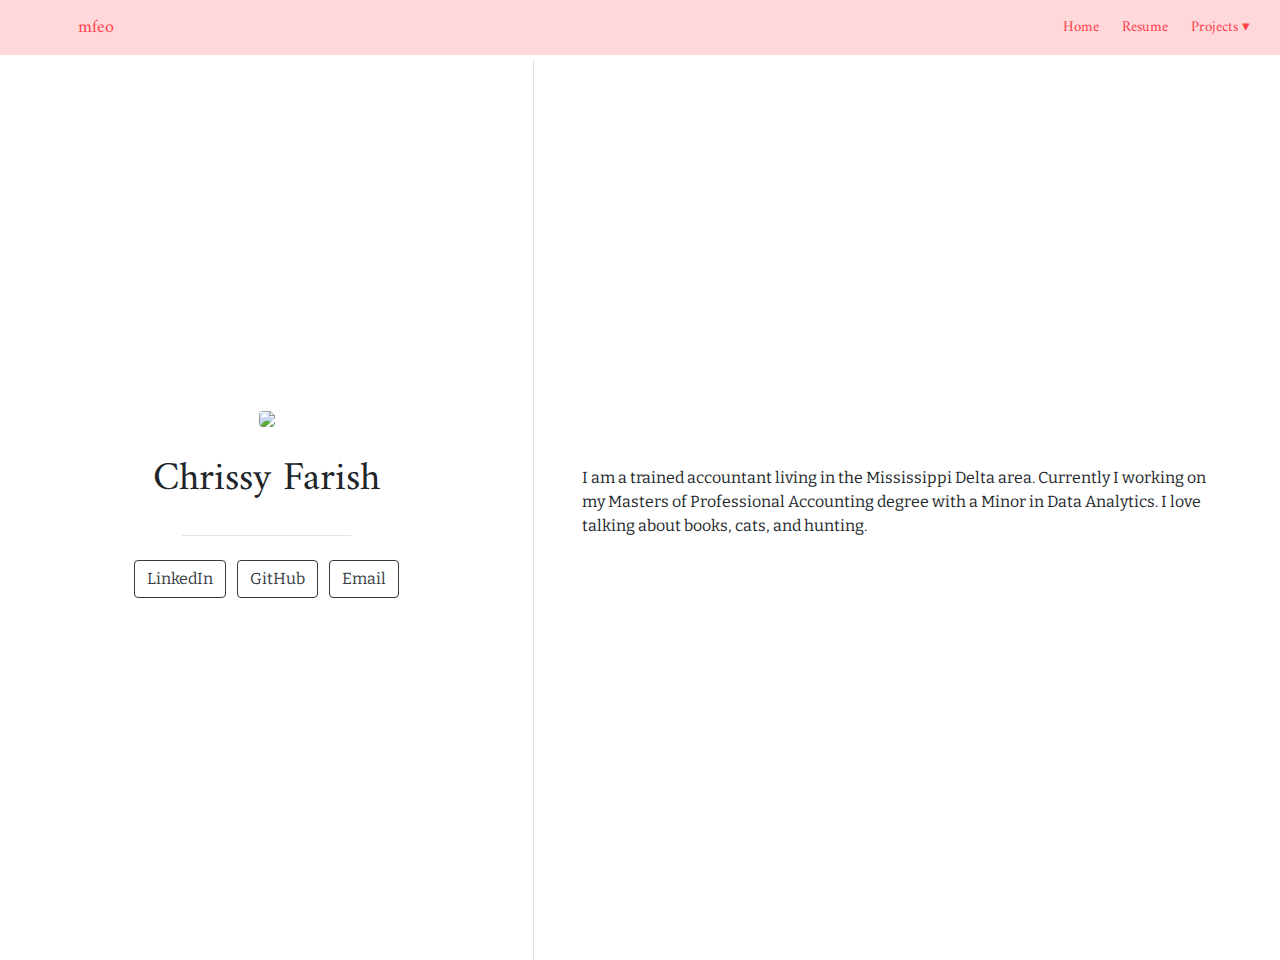
==== commit 5eaccf1d: "Remove Daisy pic" ====
--- a/docs/index.html
+++ b/docs/index.html
@@ -982,7 +982,7 @@
         <div class="d-flex flex-column col-5 align-items-center text-center align-self-center">
           <div class="mx-auto text-center">
             <div class="p-3">
-              <img src=chrissy.jpg style="height:15rem" class="rounded">
+              <img src=cf.jpg style="height:15rem" class="rounded">
             </div>
             <div class="p-2">
               <h1>Chrissy Farish</h1>
@@ -1021,7 +1021,6 @@
         <div class="d-flex flex-column col px-5 align-items-center align-self-center mh-100" style="overflow-y: scroll;">
           <div class="my-5" id="content">
             <p>I am a trained accountant living in the Mississippi Delta area. Currently I working on my Masters of Professional Accounting degree with a Minor in Data Analytics. I love talking about books, cats, and hunting.</p>
-            <p><img src="Daisy.JPG" style="width:85.0%" /></p>
           </div>
         </div>
       </div>
@@ -1032,7 +1031,7 @@
         <div class="d-flex flex-col">
           <div class="mx-auto">
             <div class="p-3 mt-3 text-center">
-              <img src=chrissy.jpg style="height:15rem" class="rounded">
+              <img src=cf.jpg style="height:15rem" class="rounded">
             </div>
             <div class="p-2 text-center">
               <h1>Chrissy Farish</h1>
@@ -1062,7 +1061,6 @@
             </div>
             <div class="p pt-4 px-5">
               <p>I am a trained accountant living in the Mississippi Delta area. Currently I working on my Masters of Professional Accounting degree with a Minor in Data Analytics. I love talking about books, cats, and hunting.</p>
-              <p><img src="Daisy.JPG" style="width:85.0%" /></p>
             </div>
         </div>
       </div>
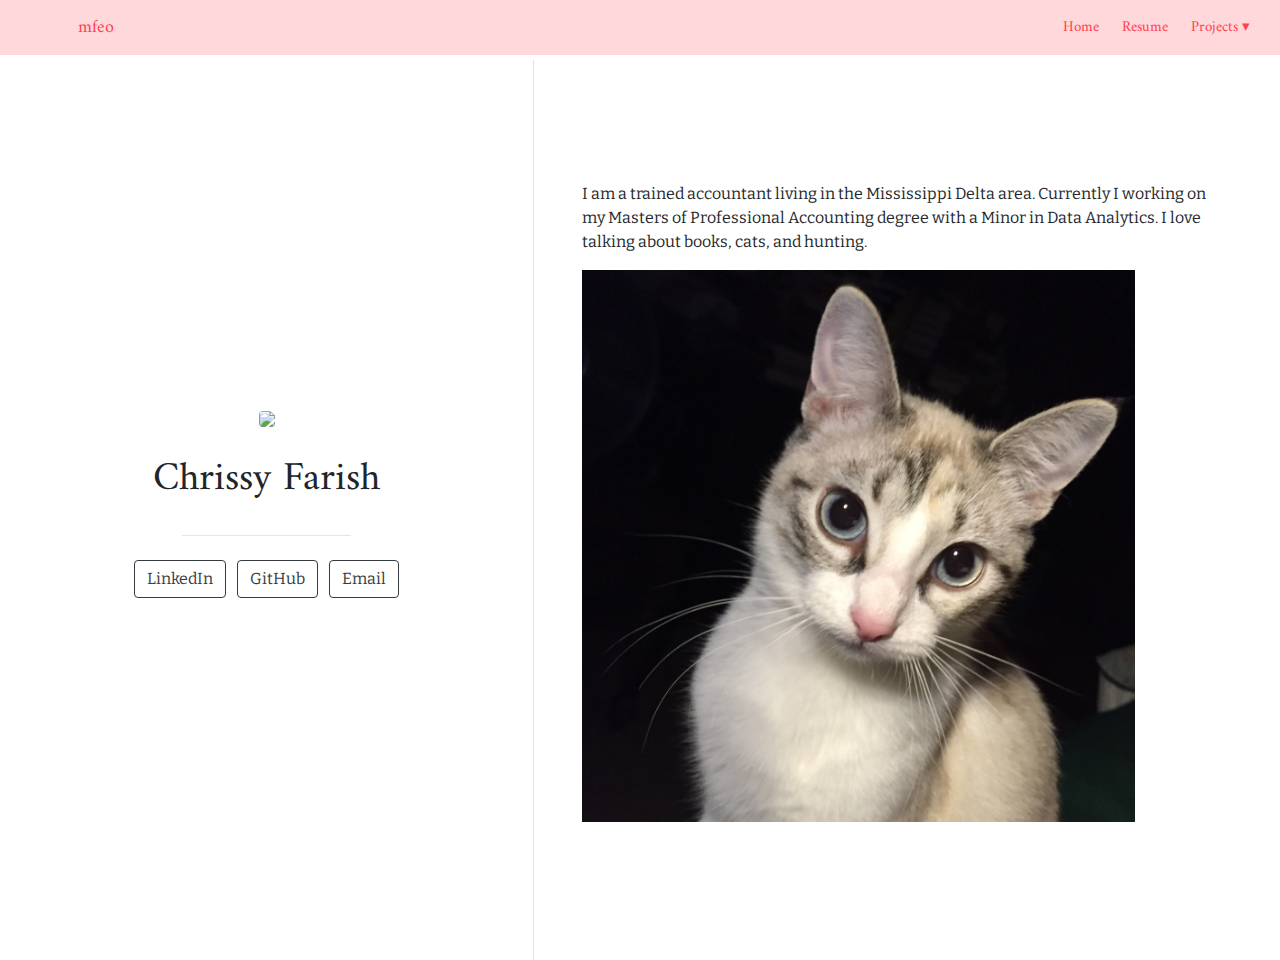
==== commit 7015b349: "Add Daisy pic" ====
--- a/docs/index.html
+++ b/docs/index.html
@@ -1021,6 +1021,7 @@
         <div class="d-flex flex-column col px-5 align-items-center align-self-center mh-100" style="overflow-y: scroll;">
           <div class="my-5" id="content">
             <p>I am a trained accountant living in the Mississippi Delta area. Currently I working on my Masters of Professional Accounting degree with a Minor in Data Analytics. I love talking about books, cats, and hunting.</p>
+            <p><img src="Daisy.JPG" style="width:85.0%" /></p>
           </div>
         </div>
       </div>
@@ -1061,6 +1062,7 @@
             </div>
             <div class="p pt-4 px-5">
               <p>I am a trained accountant living in the Mississippi Delta area. Currently I working on my Masters of Professional Accounting degree with a Minor in Data Analytics. I love talking about books, cats, and hunting.</p>
+              <p><img src="Daisy.JPG" style="width:85.0%" /></p>
             </div>
         </div>
       </div>
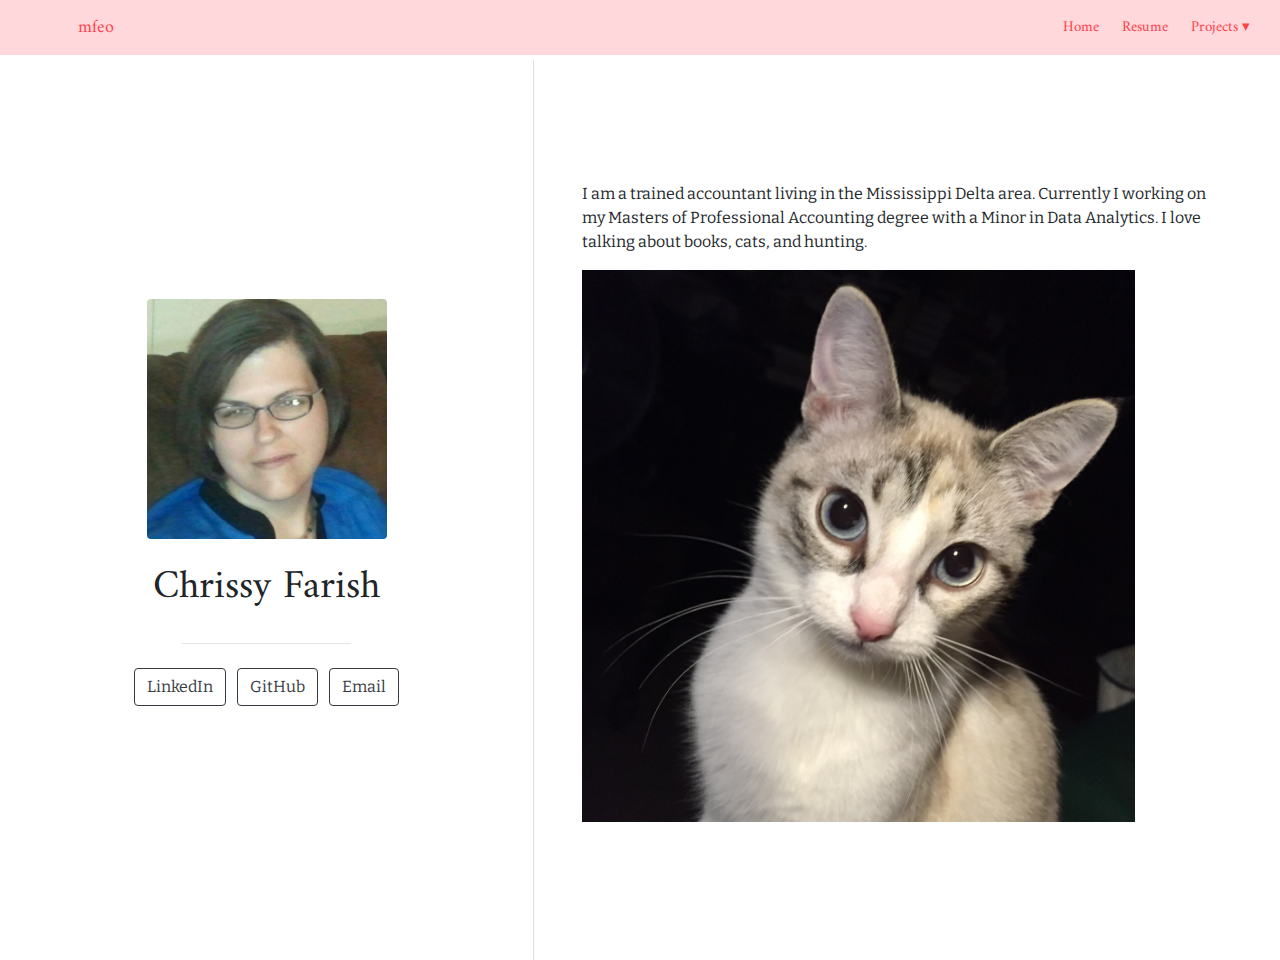
==== commit 182e8ca4: "Change jpg to JPG" ====
--- a/docs/index.html
+++ b/docs/index.html
@@ -982,7 +982,7 @@
         <div class="d-flex flex-column col-5 align-items-center text-center align-self-center">
           <div class="mx-auto text-center">
             <div class="p-3">
-              <img src=cf.jpg style="height:15rem" class="rounded">
+              <img src=cf.JPG style="height:15rem" class="rounded">
             </div>
             <div class="p-2">
               <h1>Chrissy Farish</h1>
@@ -1032,7 +1032,7 @@
         <div class="d-flex flex-col">
           <div class="mx-auto">
             <div class="p-3 mt-3 text-center">
-              <img src=cf.jpg style="height:15rem" class="rounded">
+              <img src=cf.JPG style="height:15rem" class="rounded">
             </div>
             <div class="p-2 text-center">
               <h1>Chrissy Farish</h1>
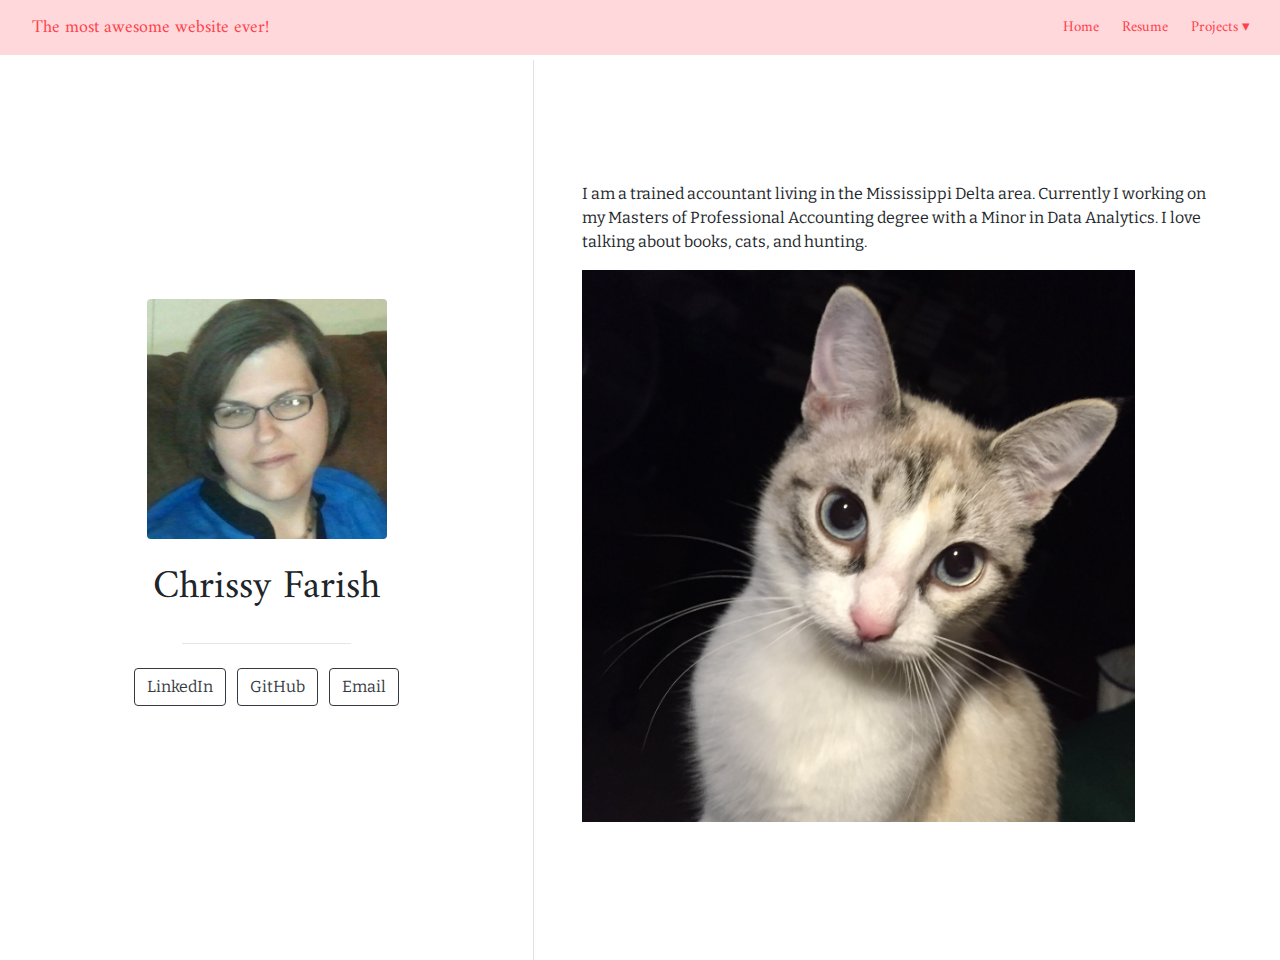
==== commit ade24d94: "Change mefo" ====
--- a/docs/index.html
+++ b/docs/index.html
@@ -952,7 +952,7 @@
           <header class="header header--fixed" role="banner">
           <nav class="distill-site-nav distill-site-header">
           <div class="nav-left">
-          <a href="index.html" class="title">mfeo</a>
+          <a href="index.html" class="title">The most awesome website ever!</a>
           </div>
           <div class="nav-right">
           <a href="index.html">Home</a>
